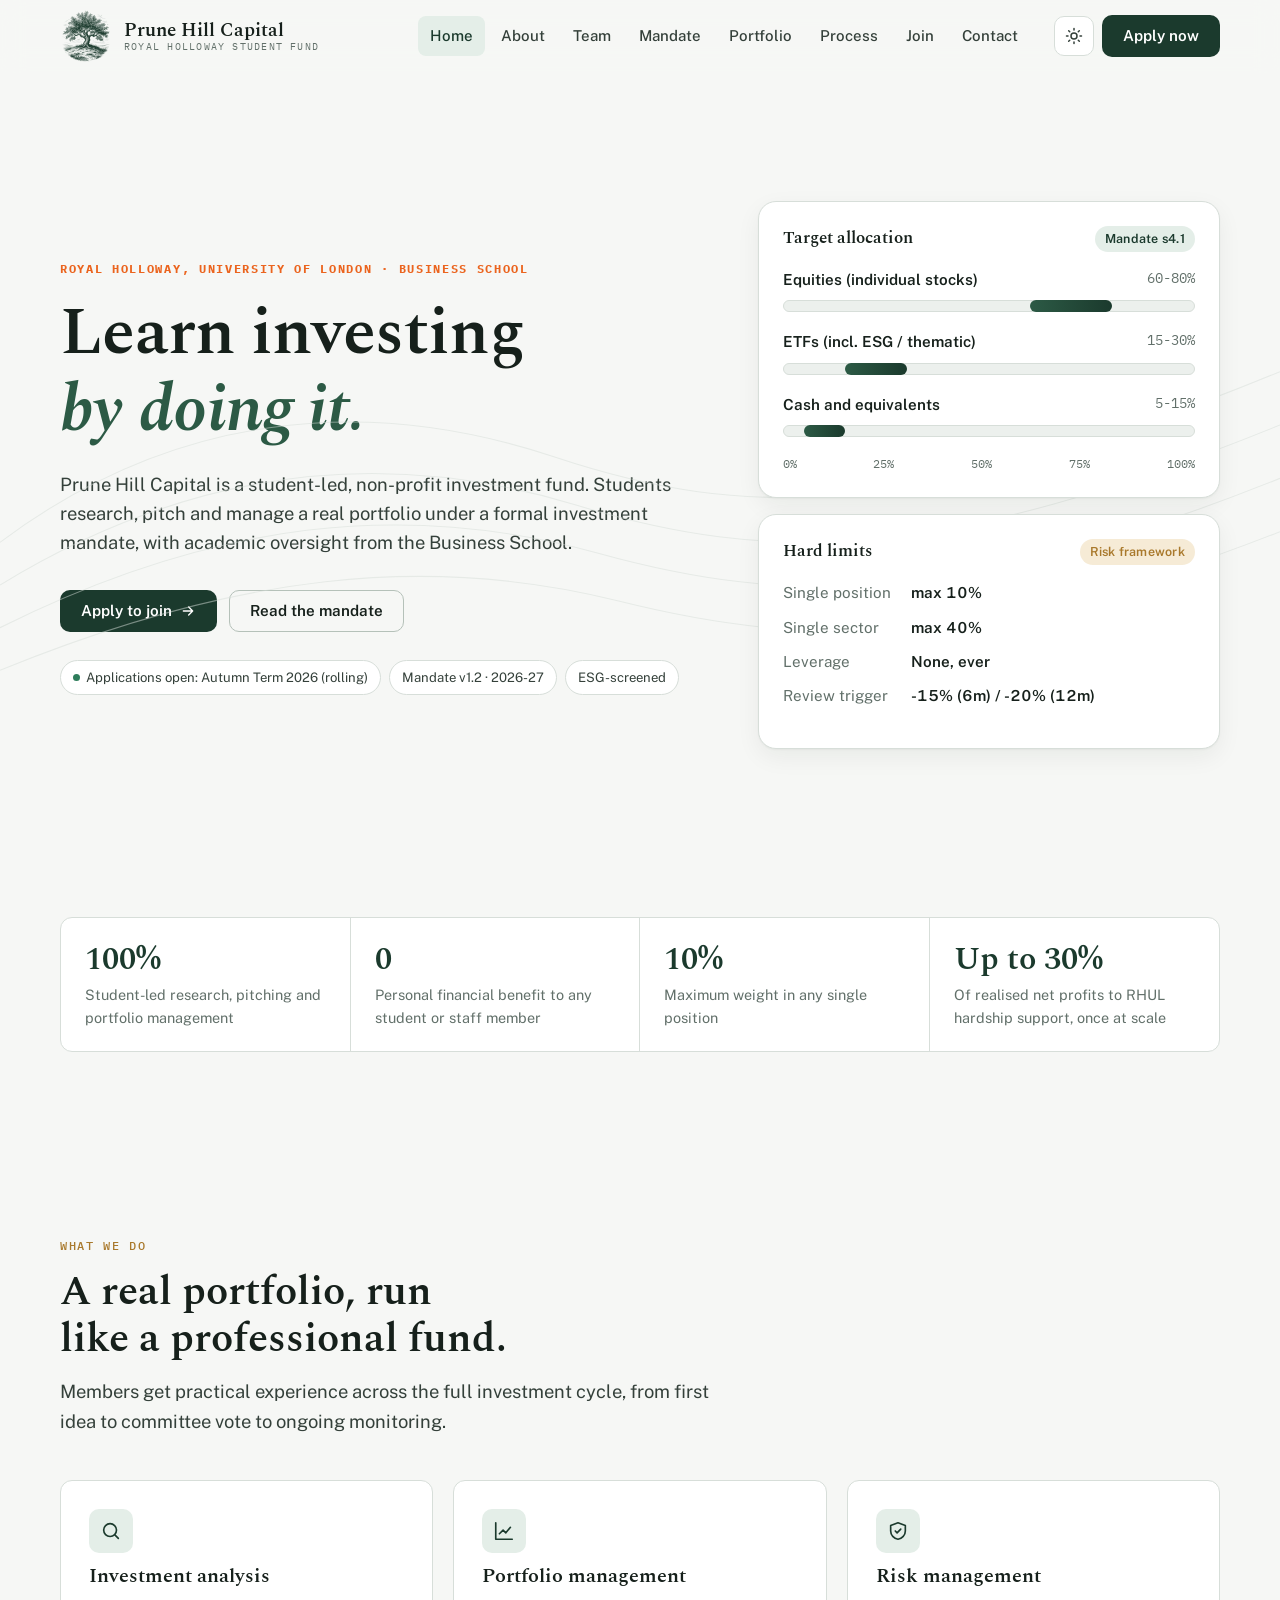
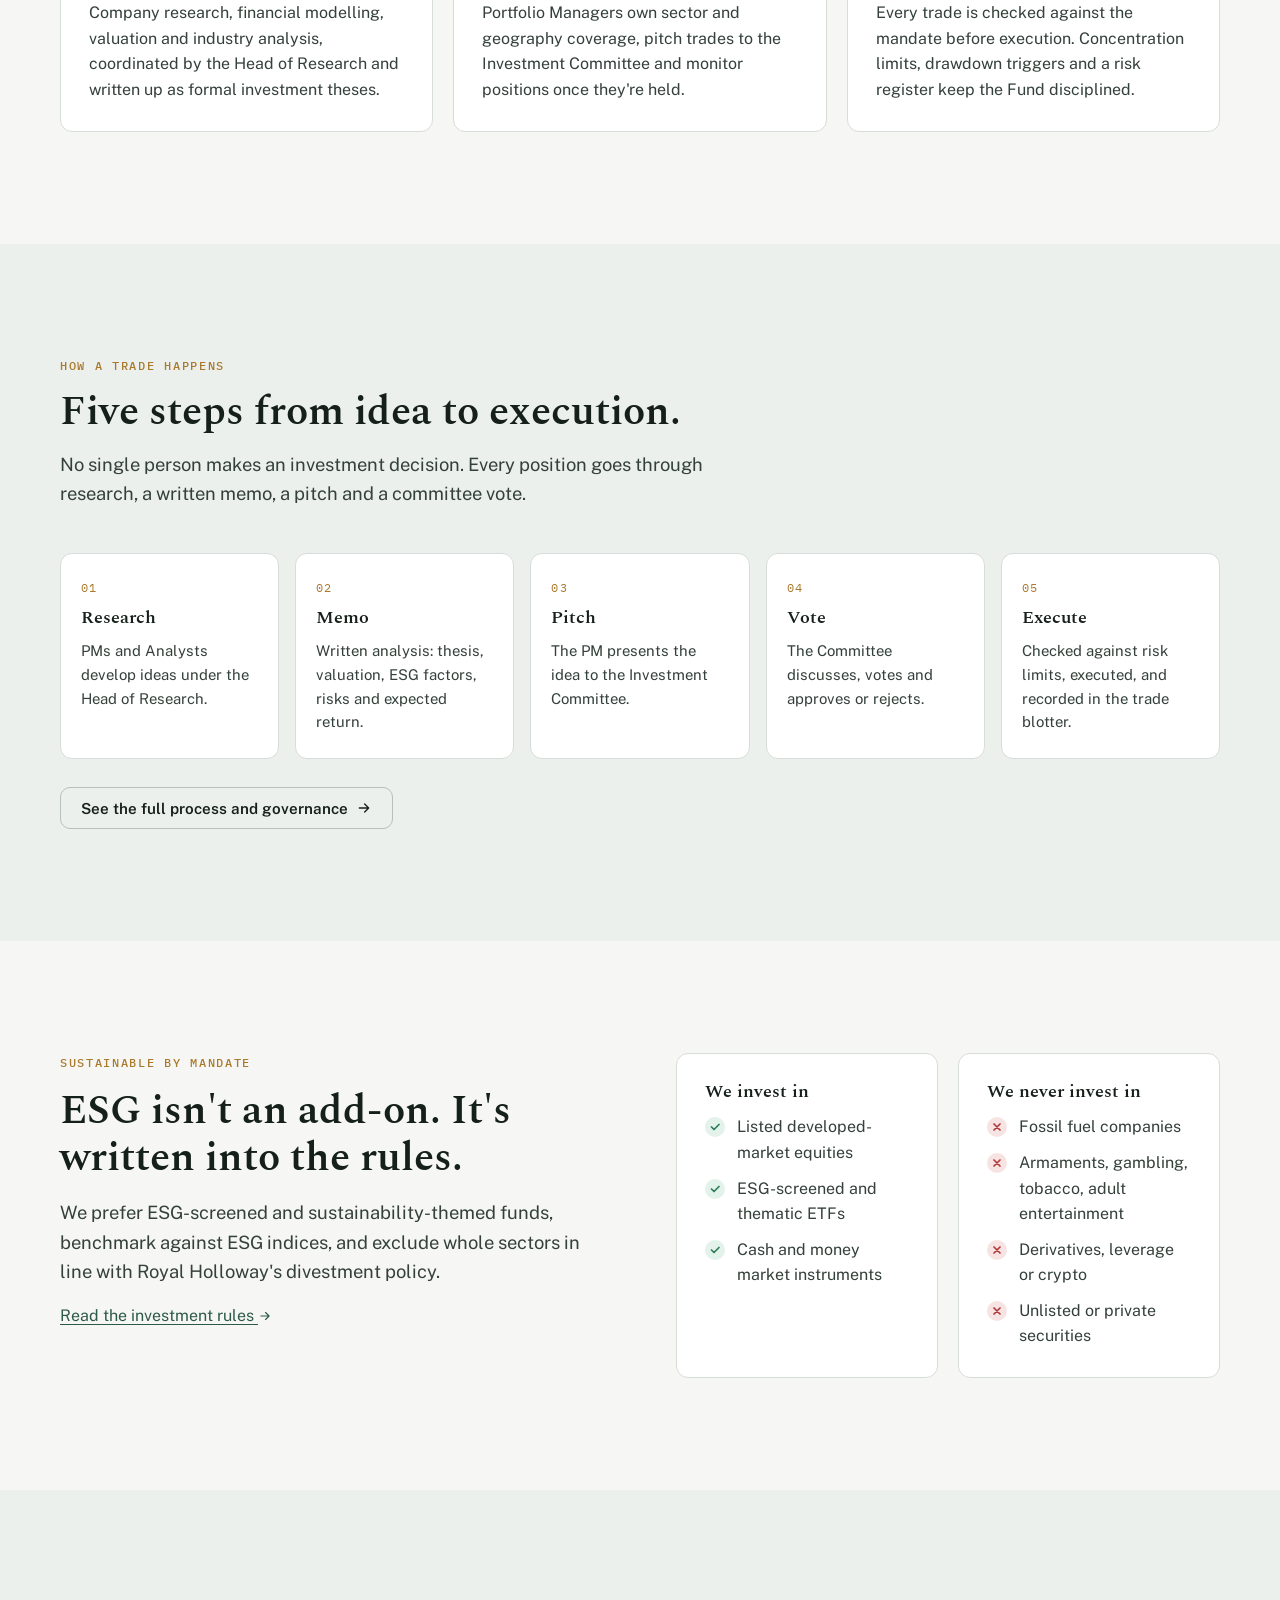
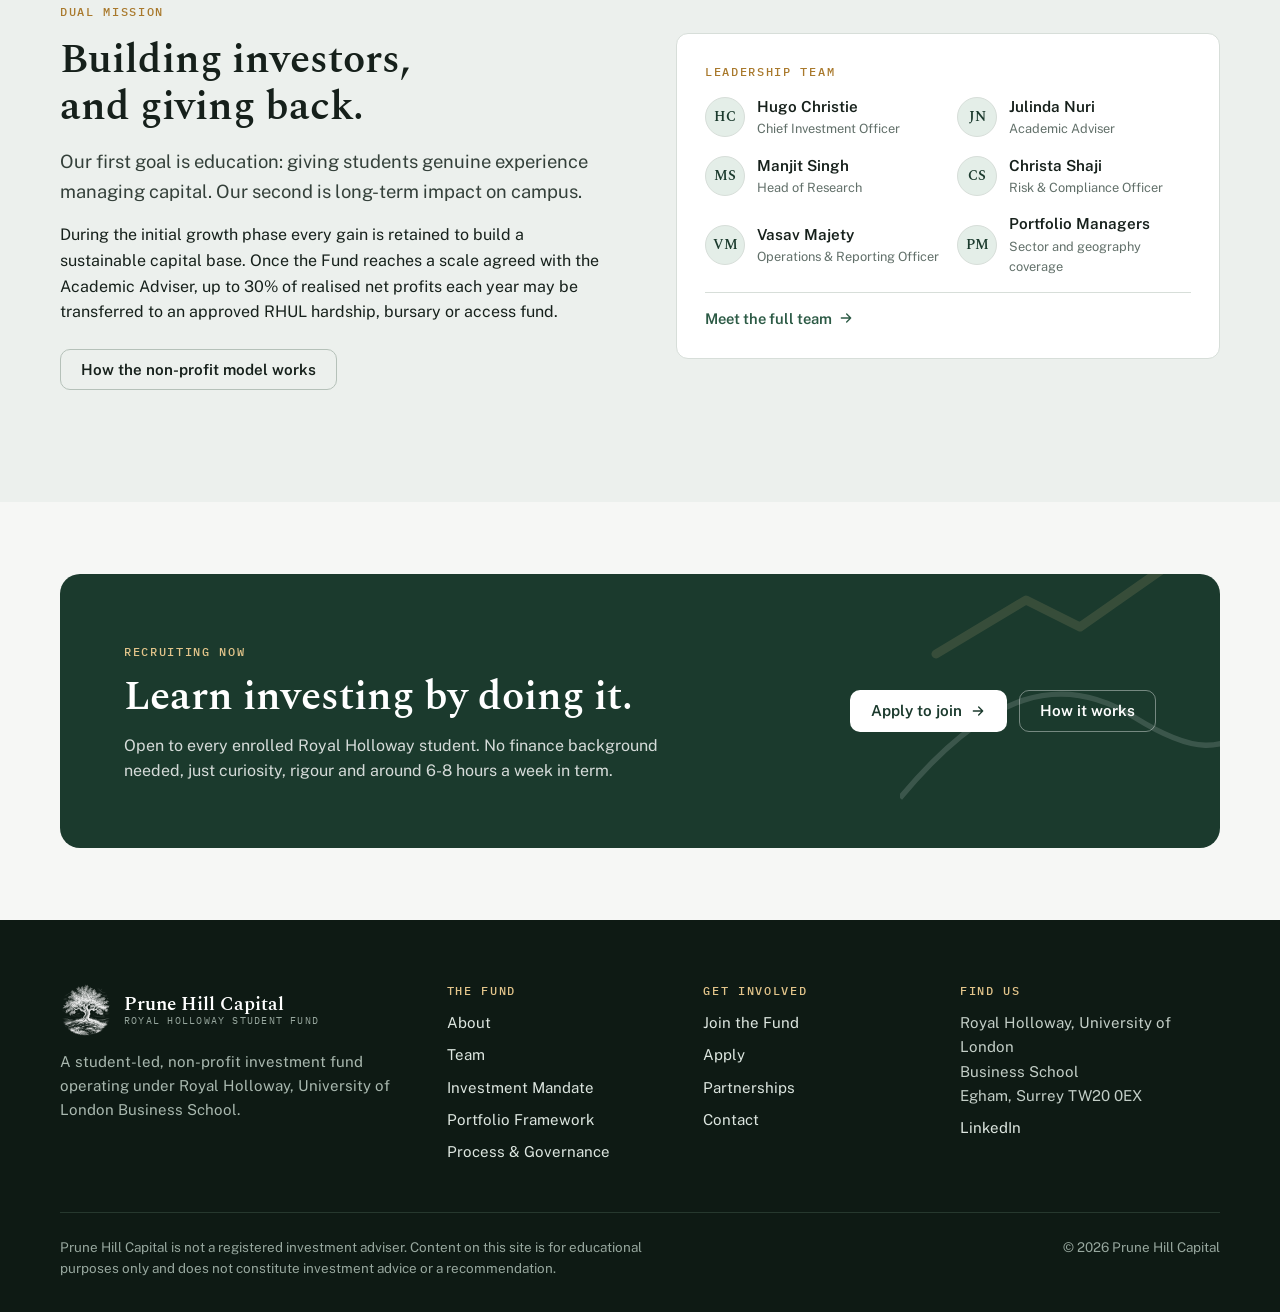
==== index.html @ 6ab1b129 "List open roles as separate bullets beside the application form Co-Authored-By: Claude Opus 5.5 <nor" ====
<!DOCTYPE html>
<html lang="en-GB" data-theme="light">
<head>
<meta charset="utf-8">
<meta name="viewport" content="width=device-width, initial-scale=1, viewport-fit=cover">
<title>Prune Hill Capital | Student Investment Fund at Royal Holloway (RHUL)</title>
<meta name="google-site-verification" content="UuntJzYePJJHAuNJm6Cah63_HnTxfnDB6dVCxA9qep4">
<meta name="description" content="Prune Hill Capital is a student-led, non-profit investment fund at Royal Holloway, University of London Business School. Learn investing by doing it.">
<meta property="og:title" content="Prune Hill Capital | Student Investment Fund at Royal Holloway (RHUL)">
<meta property="og:description" content="Prune Hill Capital is a student-led, non-profit investment fund at Royal Holloway, University of London Business School. Learn investing by doing it.">
<meta property="og:type" content="website">
<link rel="canonical" href="https://prunehillcapital.com/">
<meta property="og:url" content="https://prunehillcapital.com/">
<meta property="og:site_name" content="Prune Hill Capital">
<meta property="og:locale" content="en_GB">
<meta property="og:image" content="https://prunehillcapital.com/assets/img/og-image.png">
<meta property="og:image:width" content="1200">
<meta property="og:image:height" content="630">
<meta property="og:image:alt" content="Prune Hill Capital, Royal Holloway student investment fund: Learn investing by doing it.">
<meta name="twitter:card" content="summary_large_image">
<meta name="twitter:title" content="Prune Hill Capital | Student Investment Fund at Royal Holloway (RHUL)">
<meta name="twitter:description" content="Prune Hill Capital is a student-led, non-profit investment fund at Royal Holloway, University of London Business School. Learn investing by doing it.">
<meta name="twitter:image" content="https://prunehillcapital.com/assets/img/og-image.png">
<script type="application/ld+json">
{
  "@context": "https://schema.org",
  "@graph": [
    {
      "@type": "Organization",
      "@id": "https://prunehillcapital.com/#organization",
      "name": "Prune Hill Capital",
      "alternateName": [
        "Prune Hill",
        "PHC",
        "Prune Hill Capital RHUL"
      ],
      "url": "https://prunehillcapital.com/",
      "logo": {
        "@type": "ImageObject",
        "url": "https://prunehillcapital.com/assets/img/logo-512.png",
        "width": 512,
        "height": 512
      },
      "image": "https://prunehillcapital.com/assets/img/og-image.png",
      "description": "Prune Hill Capital is a student-led, non-profit investment fund at Royal Holloway, University of London Business School. Students research, pitch and manage a real, ESG-screened portfolio under a formal investment mandate, with academic oversight.",
      "slogan": "Learn investing by doing it.",
      "founder": {
        "@type": "Person",
        "name": "Hugo Christie",
        "jobTitle": "Chief Investment Officer"
      },
      "memberOf": {
        "@type": "CollegeOrUniversity",
        "name": "Royal Holloway, University of London",
        "url": "https://www.royalholloway.ac.uk/"
      },
      "address": {
        "@type": "PostalAddress",
        "streetAddress": "Royal Holloway, University of London, Business School",
        "addressLocality": "Egham",
        "addressRegion": "Surrey",
        "postalCode": "TW20 0EX",
        "addressCountry": "GB"
      },
      "areaServed": "GB",
      "knowsAbout": [
        "Equity research",
        "Portfolio management",
        "ESG investing",
        "Student investment funds",
        "Financial modelling"
      ],
      "sameAs": [
        "https://www.linkedin.com/company/prune-hill-capital"
      ]
    },
    {
      "@type": "WebSite",
      "@id": "https://prunehillcapital.com/#website",
      "name": "Prune Hill Capital",
      "url": "https://prunehillcapital.com/",
      "inLanguage": "en-GB",
      "publisher": {
        "@id": "https://prunehillcapital.com/#organization"
      }
    }
  ]
}
</script>
<meta name="theme-color" content="#1B3A2D">
<link rel="apple-touch-icon" href="assets/img/apple-touch-icon.png">
<link rel="icon" href="assets/img/favicon-32.png" sizes="32x32" type="image/png">
<link rel="icon" href="assets/img/favicon-96.png" sizes="96x96" type="image/png">
<link rel="preconnect" href="https://fonts.googleapis.com">
<link rel="preconnect" href="https://fonts.gstatic.com" crossorigin>
<link rel="stylesheet" href="https://fonts.googleapis.com/css2?family=Spectral:ital,wght@0,500;0,600;1,500&family=Public+Sans:wght@400;500;600;700&family=IBM+Plex+Mono:wght@500;700&display=swap">
<link rel="stylesheet" href="assets/css/styles.css?v=20261115c">
<script>
  (function () {
    var t = null;
    try { t = localStorage.getItem("phc-theme"); } catch (e) {}
    if (t !== "dark") t = "light"; // Light by default; dark only if the visitor chose it
    document.documentElement.setAttribute("data-theme", t);
  })();
</script>
</head>
<body>
<a class="skip" href="#main">Skip to content</a>
<header class="site-header">
  <div class="container nav">
    <a class="brand" href="/" aria-label="Prune Hill Capital home">
      <img class="logo" src="assets/img/logo.png" alt="" width="52" height="52">
      <span class="brand-text"><span class="brand-name">Prune Hill Capital</span><span class="brand-sub">Royal Holloway Student Fund</span></span>
    </a>
    <nav aria-label="Main">
      <ul class="nav-links" id="nav-links">
        <li><a href="/" aria-current="page">Home</a></li>
        <li><a href="/about">About</a></li>
        <li><a href="/team">Team</a></li>
        <li><a href="/mandate">Mandate</a></li>
        <li><a href="/portfolio">Portfolio</a></li>
        <li><a href="/process">Process</a></li>
        <li><a href="/programme">Join</a></li>
        <li><a href="/contact">Contact</a></li>
      </ul>
    </nav>
    <div class="nav-actions">
      <button class="icon-btn theme-btn" type="button" aria-label="Switch colour theme">
        <svg class="sun" viewBox="0 0 24 24" fill="none" stroke="currentColor" stroke-width="2" stroke-linecap="round"><circle cx="12" cy="12" r="4"/><path d="M12 2v2M12 20v2M4.9 4.9l1.4 1.4M17.7 17.7l1.4 1.4M2 12h2M20 12h2M4.9 19.1l1.4-1.4M17.7 6.3l1.4-1.4"/></svg>
        <svg class="moon" viewBox="0 0 24 24" fill="none" stroke="currentColor" stroke-width="2" stroke-linejoin="round"><path d="M20 14.5A8 8 0 019.5 4 8 8 0 1020 14.5z"/></svg>
      </button>
      <a class="btn btn-primary" href="/programme#apply">Apply now</a>
      <button class="icon-btn menu-btn" type="button" aria-label="Open menu" aria-controls="nav-links" aria-expanded="false">
        <svg viewBox="0 0 24 24" fill="none" stroke="currentColor" stroke-width="2" stroke-linecap="round"><path d="M4 7h16M4 12h16M4 17h16"/></svg>
      </button>
    </div>
  </div>
</header>
<main id="main">
<section class="hero">
  <svg class="hero-contour" viewBox="0 0 1200 600" preserveAspectRatio="none" aria-hidden="true">
    <path d="M0 520 C 200 420, 380 400, 560 450 S 900 500, 1200 380"/>
    <path d="M0 560 C 220 470, 400 450, 580 495 S 920 540, 1200 430"/>
    <path d="M0 480 C 180 370, 360 350, 540 405 S 880 460, 1200 330"/>
    <path d="M0 440 C 160 320, 340 300, 520 360 S 860 420, 1200 280"/>
  </svg>
  <div class="container hero-grid">
    <div>
      <span class="eyebrow eyebrow-rhul">Royal Holloway, University of London &middot; Business School</span>
      <h1 style="margin-top:16px">Learn investing <em>by doing it.</em></h1>
      <p class="lead">Prune Hill Capital is a student-led, non-profit investment fund. Students research, pitch and manage a real portfolio under a formal investment mandate, with academic oversight from the Business School.</p>
      <div class="btn-row">
        <a class="btn btn-primary" href="/programme#apply">Apply to join <svg viewBox="0 0 24 24" fill="none" stroke="currentColor" stroke-width="2" stroke-linecap="round" stroke-linejoin="round"><path d="M5 12h14M13 6l6 6-6 6"/></svg></a>
        <a class="btn btn-ghost" href="/mandate">Read the mandate</a>
      </div>
      <div class="hero-badges">
        <span class="badge"><span class="dot"></span><span data-recruit-label>Applications open: Autumn Term 2026 (rolling)</span></span>
        <span class="badge">Mandate v1.2 &middot; 2026-27</span>
        <span class="badge">ESG-screened</span>
      </div>
    </div>
    <div class="hero-art">
      <div class="hero-card">
        <div class="hero-card-head"><h3>Target allocation</h3><span class="pill pill-brand">Mandate s4.1</span></div>
        <div class="ranges">
          <div class="range-row">
  <div class="range-top"><strong>Equities (individual stocks)</strong><span>60-80%</span></div>
  <div class="range-track" data-min="60" data-max="80"><div class="range-fill"></div></div>
  
</div>
          <div class="range-row">
  <div class="range-top"><strong>ETFs (incl. ESG / thematic)</strong><span>15-30%</span></div>
  <div class="range-track" data-min="15" data-max="30"><div class="range-fill"></div></div>
  
</div>
          <div class="range-row">
  <div class="range-top"><strong>Cash and equivalents</strong><span>5-15%</span></div>
  <div class="range-track" data-min="5" data-max="15"><div class="range-fill"></div></div>
  
</div>
          <div class="range-scale" aria-hidden="true"><span>0%</span><span>25%</span><span>50%</span><span>75%</span><span>100%</span></div>
        </div>
      </div>
      <div class="hero-card">
        <div class="hero-card-head"><h3>Hard limits</h3><span class="pill pill-gold">Risk framework</span></div>
        <dl class="kv">
          <dt>Single position</dt><dd class="num">max 10%</dd>
          <dt>Single sector</dt><dd class="num">max 40%</dd>
          <dt>Leverage</dt><dd>None, ever</dd>
          <dt>Review trigger</dt><dd class="num">-15% (6m) / -20% (12m)</dd>
        </dl>
      </div>
    </div>
  </div>
</section>

<section class="section tight">
  <div class="container">
    <div class="stats reveal">
      <div class="stat"><span class="value">100%</span><span class="label">Student-led research, pitching and portfolio management</span></div>
      <div class="stat"><span class="value">0</span><span class="label">Personal financial benefit to any student or staff member</span></div>
      <div class="stat"><span class="value">10%</span><span class="label">Maximum weight in any single position</span></div>
      <div class="stat"><span class="value">Up to 30%</span><span class="label">Of realised net profits to RHUL hardship support, once at scale</span></div>
    </div>
  </div>
</section>

<section class="section">
  <div class="container">
    <div class="section-head">
      <span class="eyebrow">What we do</span>
      <h2>A real portfolio, run like a professional fund.</h2>
      <p class="lead">Members get practical experience across the full investment cycle, from first idea to committee vote to ongoing monitoring.</p>
    </div>
    <div class="grid grid-3">
      <div class="card reveal"><div class="icon"><svg viewBox="0 0 24 24" fill="none" stroke="currentColor" stroke-width="1.8" stroke-linecap="round"><circle cx="11" cy="11" r="7"/><path d="M20 20l-3.5-3.5"/></svg></div><h3>Investment analysis</h3><p>Company research, financial modelling, valuation and industry analysis, coordinated by the Head of Research and written up as formal investment theses.</p></div>
      <div class="card reveal"><div class="icon"><svg viewBox="0 0 24 24" fill="none" stroke="currentColor" stroke-width="1.8" stroke-linecap="round" stroke-linejoin="round"><path d="M3 3v18h18"/><path d="M7 15l4-4 3 3 5-6"/></svg></div><h3>Portfolio management</h3><p>Portfolio Managers own sector and geography coverage, pitch trades to the Investment Committee and monitor positions once they're held.</p></div>
      <div class="card reveal"><div class="icon"><svg viewBox="0 0 24 24" fill="none" stroke="currentColor" stroke-width="1.8" stroke-linejoin="round"><path d="M12 3l8 3v6c0 4.5-3.4 8.2-8 9-4.6-.8-8-4.5-8-9V6l8-3z"/><path d="M9 12l2 2 4-4" stroke-linecap="round"/></svg></div><h3>Risk management</h3><p>Every trade is checked against the mandate before execution. Concentration limits, drawdown triggers and a risk register keep the Fund disciplined.</p></div>
    </div>
  </div>
</section>

<section class="section alt">
  <div class="container">
    <div class="section-head">
      <span class="eyebrow">How a trade happens</span>
      <h2>Five steps from idea to execution.</h2>
      <p class="lead">No single person makes an investment decision. Every position goes through research, a written memo, a pitch and a committee vote.</p>
    </div>
    <div class="steps">
      <div class="step reveal"><span class="step-num">01</span><h3>Research</h3><p>PMs and Analysts develop ideas under the Head of Research.</p></div>
      <div class="step reveal"><span class="step-num">02</span><h3>Memo</h3><p>Written analysis: thesis, valuation, ESG factors, risks and expected return.</p></div>
      <div class="step reveal"><span class="step-num">03</span><h3>Pitch</h3><p>The PM presents the idea to the Investment Committee.</p></div>
      <div class="step reveal"><span class="step-num">04</span><h3>Vote</h3><p>The Committee discusses, votes and approves or rejects.</p></div>
      <div class="step reveal"><span class="step-num">05</span><h3>Execute</h3><p>Checked against risk limits, executed, and recorded in the trade blotter.</p></div>
    </div>
    <p style="margin-top:28px"><a class="btn btn-ghost" href="/process">See the full process and governance <svg viewBox="0 0 24 24" fill="none" stroke="currentColor" stroke-width="2" stroke-linecap="round" stroke-linejoin="round"><path d="M5 12h14M13 6l6 6-6 6"/></svg></a></p>
  </div>
</section>

<section class="section">
  <div class="container split top">
    <div class="stack reveal">
      <span class="eyebrow">Sustainable by mandate</span>
      <h2>ESG isn't an add-on. It's written into the rules.</h2>
      <p class="lead">We prefer ESG-screened and sustainability-themed funds, benchmark against ESG indices, and exclude whole sectors in line with Royal Holloway's divestment policy.</p>
      <p><a href="/mandate#s3">Read the investment rules <svg style="display:inline;width:14px;height:14px;vertical-align:-2px" viewBox="0 0 24 24" fill="none" stroke="currentColor" stroke-width="2" stroke-linecap="round" stroke-linejoin="round"><path d="M5 12h14M13 6l6 6-6 6"/></svg></a></p>
    </div>
    <div class="grid grid-2 reveal">
      <div class="card"><h3 style="font-size:1.1rem">We invest in</h3>
        <ul class="checklist"><li>Listed developed-market equities</li><li>ESG-screened and thematic ETFs</li><li>Cash and money market instruments</li></ul></div>
      <div class="card"><h3 style="font-size:1.1rem">We never invest in</h3>
        <ul class="crosslist"><li>Fossil fuel companies</li><li>Armaments, gambling, tobacco, adult entertainment</li><li>Derivatives, leverage or crypto</li><li>Unlisted or private securities</li></ul></div>
    </div>
  </div>
</section>

<section class="section alt">
  <div class="container split">
    <div class="stack reveal">
      <span class="eyebrow">Dual mission</span>
      <h2>Building investors, and giving back.</h2>
      <p class="lead">Our first goal is education: giving students genuine experience managing capital. Our second is long-term impact on campus.</p>
      <p>During the initial growth phase every gain is retained to build a sustainable capital base. Once the Fund reaches a scale agreed with the Academic Adviser, up to 30% of realised net profits each year may be transferred to an approved RHUL hardship, bursary or access fund.</p>
      <div class="btn-row" style="margin-top:8px"><a class="btn btn-ghost" href="/about#model">How the non-profit model works</a></div>
    </div>
    <div class="card reveal" style="gap:14px">
      <span class="eyebrow">Leadership team</span>
      <div class="mini-team">
        <div><span class="avatar sm">HC</span><span><strong>Hugo Christie</strong><small>Chief Investment Officer</small></span></div>
        <div><span class="avatar sm">JN</span><span><strong>Julinda Nuri</strong><small>Academic Adviser</small></span></div>
        <div><span class="avatar sm">MS</span><span><strong>Manjit Singh</strong><small>Head of Research</small></span></div>
        <div><span class="avatar sm">CS</span><span><strong>Christa Shaji</strong><small>Risk &amp; Compliance Officer</small></span></div>
        <div><span class="avatar sm">VM</span><span><strong>Vasav Majety</strong><small>Operations &amp; Reporting Officer</small></span></div>
        <div><span class="avatar sm">PM</span><span><strong>Portfolio Managers</strong><small>Sector and geography coverage</small></span></div>
      </div>
      <hr class="divider">
      <a class="more" href="/team" style="text-decoration:none">Meet the full team <svg style="width:16px;height:16px" viewBox="0 0 24 24" fill="none" stroke="currentColor" stroke-width="2" stroke-linecap="round" stroke-linejoin="round"><path d="M5 12h14M13 6l6 6-6 6"/></svg></a>
    </div>
  </div>
</section>

<section class="section tight">
  <div class="container">
    <div class="cta-band reveal">
      <svg class="deco" viewBox="0 0 200 200" aria-hidden="true"><path d="M0 150 C 50 90, 90 80, 130 105 S 180 120, 200 110" stroke="#fff" stroke-width="3" fill="none"/><path d="M20 70 L70 40 L100 55 L150 20" stroke="#E2C48A" stroke-width="5" fill="none" stroke-linecap="round" stroke-linejoin="round"/></svg>
      <div>
        <span class="eyebrow">Recruiting now</span>
        <h2 style="margin-top:10px">Learn investing by doing it.</h2>
        <p>Open to every enrolled Royal Holloway student. No finance background needed, just curiosity, rigour and around 6-8 hours a week in term.</p>
      </div>
      <div class="btn-row">
        <a class="btn btn-light" href="/programme#apply">Apply to join <svg viewBox="0 0 24 24" fill="none" stroke="currentColor" stroke-width="2" stroke-linecap="round" stroke-linejoin="round"><path d="M5 12h14M13 6l6 6-6 6"/></svg></a>
        <a class="btn btn-outline-light" href="/programme">How it works</a>
      </div>
    </div>
  </div>
</section>

</main>
<footer class="site-footer">
  <div class="container">
    <div class="footer-grid">
      <div class="footer-brand">
        <a class="brand" href="/">
          <img class="logo" src="assets/img/logo.png" alt="" width="52" height="52">
          <span class="brand-text"><span class="brand-name">Prune Hill Capital</span><span class="brand-sub">Royal Holloway Student Fund</span></span>
        </a>
        <p>A student-led, non-profit investment fund operating under Royal Holloway, University of London Business School.</p>
      </div>
      <div>
        <h4>The Fund</h4>
        <ul>
          <li><a href="/about">About</a></li>
          <li><a href="/team">Team</a></li>
          <li><a href="/mandate">Investment Mandate</a></li>
          <li><a href="/portfolio">Portfolio Framework</a></li>
          <li><a href="/process">Process &amp; Governance</a></li>
        </ul>
      </div>
      <div>
        <h4>Get involved</h4>
        <ul>
          <li><a href="/programme">Join the Fund</a></li>
          <li><a href="/programme#apply">Apply</a></li>
          <li><a href="/about#partnerships">Partnerships</a></li>
          <li><a href="/contact">Contact</a></li>
        </ul>
      </div>
      <div>
        <h4>Find us</h4>
        <ul>
          <li>Royal Holloway, University of London<br>Business School<br>Egham, Surrey TW20 0EX</li>
          <li><a data-linkedin href="https://www.linkedin.com/company/prune-hill-capital" target="_blank" rel="noopener">LinkedIn</a></li>
        </ul>
      </div>
    </div>
    <div class="footer-bottom">
      <p>Prune Hill Capital is not a registered investment adviser. Content on this site is for educational purposes only and does not constitute investment advice or a recommendation.</p>
      <p>&copy; <span data-year>2026</span> Prune Hill Capital</p>
    </div>
  </div>
</footer>
<button class="back-top" type="button" aria-label="Back to top"><svg viewBox="0 0 24 24" fill="none" stroke="currentColor" stroke-width="2.2" stroke-linecap="round" stroke-linejoin="round"><path d="M12 19V5M6 11l6-6 6 6"/></svg></button>
<script src="assets/js/config.js?v=20261115c"></script>
<script src="assets/js/main.js?v=20261115c"></script>
</body>
</html>
---- assets/css/styles.css ----
/* =========================================================
   Prune Hill Capital - site stylesheet
   Layout: fixed header, full-width bands, 1200px content column.
   ========================================================= */

:root {
  --bg: #F6F7F5;
  --bg-alt: #ECF0ED;
  --surface: #FFFFFF;
  --ink: #16201B;
  --ink-2: #34403A;
  --muted: #62706A;
  --line: #D7DED9;
  --line-strong: #B5C1B9;
  --brand: #1B3A2D;
  --brand-2: #2C5A45;
  --brand-soft: #E4EEE8;
  --gold: #A9792C;
  --gold-soft: #F6EBD6;
  --rhul-orange: #EB641E; /* Royal Holloway "Brick Orange" (Pantone 166C) */
  --on-brand: #FFFFFF;
  --ok: #2E7D5B;
  --ok-soft: #E3F2EA;
  --warn: #A66A00;
  --warn-soft: #FBF0D9;
  --bad: #B23A3A;
  --bad-soft: #F8E3E3;

  --f-display: "Spectral", Georgia, "Times New Roman", serif;
  --f-body: "Public Sans", system-ui, -apple-system, "Segoe UI", Roboto, sans-serif;
  --f-mono: "IBM Plex Mono", ui-monospace, Menlo, Consolas, monospace;

  --radius: 12px;
  --radius-sm: 8px;
  --shadow: 0 1px 2px rgba(16, 28, 22, .04), 0 8px 24px rgba(16, 28, 22, .06);
  --max: 1200px;
  --header-h: 72px;
}

:root[data-theme="dark"] {
  --bg: #0F1412;
  --bg-alt: #141B17;
  --surface: #18211C;
  --ink: #E9EFEB;
  --ink-2: #CBD5CF;
  --muted: #98A69E;
  --line: #26322B;
  --line-strong: #3A4A41;
  --brand: #9CC9B0;
  --brand-2: #B7DCC6;
  --brand-soft: #1C2A23;
  --gold: #D9B26A;
  --gold-soft: #2E2618;
  --on-brand: #0F1412;
  --ok: #6CC79C;
  --ok-soft: #16271F;
  --warn: #E3B04B;
  --warn-soft: #2C2414;
  --bad: #EC8A8A;
  --bad-soft: #2E1818;
  --shadow: 0 1px 2px rgba(0, 0, 0, .3), 0 8px 24px rgba(0, 0, 0, .25);
  color-scheme: dark;
}

*, *::before, *::after { box-sizing: border-box; }
html { scroll-behavior: smooth; scroll-padding-top: calc(var(--header-h) + 16px); }
body {
  margin: 0;
  background: var(--bg);
  color: var(--ink);
  font-family: var(--f-body);
  font-size: 16px;
  line-height: 1.6;
  -webkit-font-smoothing: antialiased;
}
img, svg { max-width: 100%; display: block; }
a { color: var(--brand-2); text-underline-offset: 3px; }
a:hover { color: var(--brand); }
:focus-visible { outline: 2px solid var(--gold); outline-offset: 3px; border-radius: 4px; }
::selection { background: var(--brand); color: var(--on-brand); }

h1, h2, h3, h4 { font-family: var(--f-display); font-weight: 600; line-height: 1.15; margin: 0; text-wrap: balance; color: var(--ink); }
h1 { font-size: clamp(2.4rem, 5.2vw, 4.2rem); letter-spacing: -.01em; }
h2 { font-size: clamp(1.8rem, 3.2vw, 2.6rem); }
h3 { font-size: 1.35rem; }
h4 { font-size: 1.1rem; }
p { margin: 0; }
.lead { font-size: 1.15rem; color: var(--ink-2); max-width: 62ch; }
.muted { color: var(--muted); }
.mono { font-family: var(--f-mono); }
.num { font-variant-numeric: tabular-nums; }

.eyebrow {
  font-family: var(--f-mono);
  font-size: .75rem;
  font-weight: 500;
  letter-spacing: .14em;
  text-transform: uppercase;
  color: var(--gold);
}
.eyebrow-rhul { color: var(--rhul-orange); font-weight: 700; }

.container {
  width: 100%;
  max-width: var(--max);
  margin: 0 auto;
  padding-left: max(20px, env(safe-area-inset-left, 0px));
  padding-right: max(20px, env(safe-area-inset-right, 0px));
}
.section { padding-block: clamp(64px, 9vw, 112px); }
.section.tight { padding-block: clamp(40px, 6vw, 72px); }
.section.alt { background: var(--bg-alt); }
.section-head { display: grid; gap: 14px; margin-bottom: 44px; max-width: 760px; }
.section-head.center { margin-inline: auto; text-align: center; justify-items: center; }
.stack { display: grid; gap: 16px; }

/* ---------- Skip link ---------- */
.skip { position: absolute; left: -999px; top: 8px; background: var(--brand); color: var(--on-brand); padding: 8px 14px; border-radius: 8px; z-index: 100; }
.skip:focus { left: 12px; }

/* ---------- Header ---------- */
.site-header {
  position: sticky; top: 0; z-index: 50;
  background: color-mix(in srgb, var(--bg) 88%, transparent);
  backdrop-filter: saturate(1.4) blur(12px);
  -webkit-backdrop-filter: saturate(1.4) blur(12px);
  border-bottom: 1px solid transparent;
  transition: border-color .2s, background .2s;
}
.site-header.scrolled { border-bottom-color: var(--line); }
.nav { height: var(--header-h); display: flex; align-items: center; gap: 24px; }
.brand { display: flex; align-items: center; gap: 12px; text-decoration: none; color: var(--ink); margin-right: auto; }
.brand img { width: 52px; height: 52px; flex: none; }
/* Logo: pencil tree on transparent — dark green ink; recoloured to off-white on dark theme and the dark footer */
:root[data-theme="dark"] .brand img.logo,
.footer-brand .brand img.logo { filter: brightness(0) invert(.94); }
@media (max-width: 460px) { .brand img { width: 44px; height: 44px; } }
.brand-text { display: grid; line-height: 1.1; }
.brand-name { font-family: var(--f-display); font-weight: 600; font-size: 1.2rem; }
.brand-sub { font-family: var(--f-mono); font-size: .64rem; letter-spacing: .12em; text-transform: uppercase; color: var(--muted); }
.nav-links { display: flex; align-items: center; gap: 4px; list-style: none; margin: 0; padding: 0; }
.nav-links a {
  display: block; padding: 8px 12px; border-radius: 8px;
  color: var(--ink-2); text-decoration: none; font-size: .94rem; font-weight: 500;
}
.nav-links a:hover { background: var(--brand-soft); color: var(--brand); }
.nav-links a[aria-current="page"] { color: var(--brand); background: var(--brand-soft); }
.nav-actions { display: flex; align-items: center; gap: 8px; }
.icon-btn {
  width: 40px; height: 40px; display: grid; place-items: center;
  border: 1px solid var(--line); border-radius: 10px; background: var(--surface);
  color: var(--ink-2); cursor: pointer;
}
.icon-btn:hover { border-color: var(--line-strong); color: var(--brand); }
.icon-btn svg { width: 18px; height: 18px; }
.menu-btn { display: none; }
.theme-btn .moon { display: none; }
:root[data-theme="dark"] .theme-btn .sun { display: none; }
:root[data-theme="dark"] .theme-btn .moon { display: block; }

@media (max-width: 1040px) {
  .menu-btn { display: grid; }
  .nav-links {
    position: fixed; inset: var(--header-h) 0 auto 0;
    flex-direction: column; align-items: stretch; gap: 2px;
    background: var(--bg); border-bottom: 1px solid var(--line);
    padding: 12px max(20px, env(safe-area-inset-right, 0px)) 20px max(20px, env(safe-area-inset-left, 0px));
    box-shadow: var(--shadow);
    display: none;
  }
  .nav-links.open { display: flex; }
  .nav-links a { padding: 12px 14px; font-size: 1rem; }
  .nav-actions .btn { display: none; }
}

/* ---------- Buttons ---------- */
.btn {
  display: inline-flex; align-items: center; justify-content: center; gap: 8px;
  padding: 12px 20px; border-radius: 10px; border: 1px solid transparent;
  font: 600 .95rem/1 var(--f-body); text-decoration: none; cursor: pointer;
  transition: transform .15s, background .15s, border-color .15s, color .15s;
}
.btn:active { transform: translateY(1px); }
.btn-primary { background: var(--brand); color: var(--on-brand); }
.btn-primary:hover { background: var(--brand-2); color: var(--on-brand); }
.btn-ghost { background: transparent; color: var(--ink); border-color: var(--line-strong); }
.btn-ghost:hover { border-color: var(--brand); color: var(--brand); }
.btn-light { background: #fff; color: #1B3A2D; }
.btn-light:hover { background: #E4EEE8; color: #1B3A2D; }
.btn-outline-light { border-color: rgba(255,255,255,.4); color: #fff; background: transparent; }
.btn-outline-light:hover { border-color: #fff; color: #fff; }
.btn svg { width: 16px; height: 16px; }
.btn-row { display: flex; flex-wrap: wrap; gap: 12px; }

/* ---------- Hero ---------- */
.hero { position: relative; overflow: hidden; padding-block: clamp(64px, 10vw, 128px) clamp(56px, 8vw, 96px); }
.hero-grid { display: grid; grid-template-columns: 1.15fr .85fr; gap: clamp(32px, 6vw, 72px); align-items: center; }
.hero h1 em { font-style: italic; color: var(--brand-2); }
.hero .lead { margin-top: 20px; }
.hero .btn-row { margin-top: 32px; }
.hero-badges { display: flex; flex-wrap: wrap; gap: 8px; margin-top: 28px; }
.badge {
  display: inline-flex; align-items: center; gap: 6px;
  padding: 6px 12px; border-radius: 999px; border: 1px solid var(--line);
  background: var(--surface); font-size: .82rem; color: var(--ink-2);
}
.badge .dot { width: 7px; height: 7px; border-radius: 50%; background: var(--ok); }
.hero-art { position: relative; }
.hero-card {
  background: var(--surface); border: 1px solid var(--line); border-radius: 18px;
  box-shadow: var(--shadow); padding: 24px;
}
.hero-card + .hero-card { margin-top: 16px; }
.hero-card-head { display: flex; justify-content: space-between; align-items: baseline; margin-bottom: 16px; gap: 12px; }
.hero-card-head h3 { font-size: 1.05rem; }
.hero-contour { position: absolute; inset: 0; pointer-events: none; opacity: .5; }
.hero-contour path { fill: none; stroke: var(--line); stroke-width: 1; }
@media (max-width: 900px) { .hero-grid { grid-template-columns: 1fr; } }

/* ---------- Page header (inner pages) ---------- */
.page-hero { padding-block: clamp(56px, 8vw, 96px) clamp(40px, 6vw, 64px); border-bottom: 1px solid var(--line); background: var(--bg-alt); }
.page-hero .eyebrow { display: block; margin-bottom: 14px; }
.page-hero h1 { font-size: clamp(2.2rem, 4.6vw, 3.6rem); }
.page-hero .lead { margin-top: 18px; }
.crumbs { display: flex; gap: 8px; font-size: .85rem; color: var(--muted); margin-bottom: 18px; flex-wrap: wrap; }
.crumbs a { color: var(--muted); text-decoration: none; }
.crumbs a:hover { color: var(--brand); }

/* ---------- Grids & cards ---------- */
.grid { display: grid; gap: 20px; }
.grid-2 { grid-template-columns: repeat(2, minmax(0, 1fr)); }
.grid-3 { grid-template-columns: repeat(3, minmax(0, 1fr)); }
.grid-4 { grid-template-columns: repeat(4, minmax(0, 1fr)); }
@media (max-width: 960px) { .grid-3, .grid-4 { grid-template-columns: repeat(2, minmax(0, 1fr)); } }
@media (max-width: 640px) { .grid-2, .grid-3, .grid-4 { grid-template-columns: 1fr; } }

.card {
  background: var(--surface); border: 1px solid var(--line); border-radius: var(--radius);
  padding: 28px; display: flex; flex-direction: column; gap: 12px; min-width: 0;
}
.card h3 { font-size: 1.25rem; }
.card p { color: var(--ink-2); }
.card .icon {
  width: 44px; height: 44px; border-radius: 10px; display: grid; place-items: center;
  background: var(--brand-soft); color: var(--brand);
}
.card .icon svg { width: 22px; height: 22px; }
.card-link { text-decoration: none; color: inherit; transition: border-color .15s, transform .15s, box-shadow .15s; }
.card-link:hover { border-color: var(--brand); transform: translateY(-2px); box-shadow: var(--shadow); color: inherit; }
.card .more { margin-top: auto; font-weight: 600; font-size: .92rem; color: var(--brand-2); display: inline-flex; gap: 6px; align-items: center; }

/* Stats strip */
.stats { display: grid; grid-template-columns: repeat(4, minmax(0, 1fr)); border: 1px solid var(--line); border-radius: var(--radius); background: var(--surface); overflow: hidden; }
.stat { padding: 24px 24px 22px; border-right: 1px solid var(--line); display: grid; gap: 6px; align-content: start; }
.stat:last-child { border-right: 0; }
.stat .value { font-family: var(--f-display); font-size: 2rem; font-weight: 600; color: var(--brand); line-height: 1.1; font-variant-numeric: tabular-nums; }
.stat .label { font-size: .9rem; color: var(--muted); }
@media (max-width: 860px) {
  .stats { grid-template-columns: repeat(2, minmax(0, 1fr)); }
  .stat:nth-child(2) { border-right: 0; }
  .stat:nth-child(-n+2) { border-bottom: 1px solid var(--line); }
}
@media (max-width: 460px) {
  .stats { grid-template-columns: 1fr; }
  .stat { border-right: 0; border-bottom: 1px solid var(--line); }
  .stat:last-child { border-bottom: 0; }
}

/* Split layout */
.split { display: grid; grid-template-columns: 1fr 1fr; gap: clamp(32px, 6vw, 72px); align-items: center; }
.split.top { align-items: start; }
@media (max-width: 900px) { .split { grid-template-columns: 1fr; } }

/* Check lists */
.checklist, .crosslist { list-style: none; padding: 0; margin: 0; display: grid; gap: 10px; }
.checklist li, .crosslist li { display: grid; grid-template-columns: 22px 1fr; gap: 10px; align-items: start; color: var(--ink-2); }
.checklist li::before, .crosslist li::before {
  content: ""; width: 20px; height: 20px; margin-top: 3px; border-radius: 50%;
  background-repeat: no-repeat; background-position: center; background-size: 12px;
}
.checklist li::before { background-color: var(--ok-soft); background-image: url("data:image/svg+xml,%3Csvg xmlns='http://www.w3.org/2000/svg' viewBox='0 0 24 24' fill='none' stroke='%232E7D5B' stroke-width='3.5' stroke-linecap='round' stroke-linejoin='round'%3E%3Cpath d='M5 12l5 5L20 7'/%3E%3C/svg%3E"); }
.crosslist li::before { background-color: var(--bad-soft); background-image: url("data:image/svg+xml,%3Csvg xmlns='http://www.w3.org/2000/svg' viewBox='0 0 24 24' fill='none' stroke='%23B23A3A' stroke-width='3.5' stroke-linecap='round'%3E%3Cpath d='M6 6l12 12M18 6L6 18'/%3E%3C/svg%3E"); }

/* Pills */
.pill { display: inline-flex; align-items: center; gap: 6px; padding: 3px 10px; border-radius: 999px; font-size: .78rem; font-weight: 600; letter-spacing: .02em; }
.pill-ok { background: var(--ok-soft); color: var(--ok); }
.pill-warn { background: var(--warn-soft); color: var(--warn); }
.pill-bad { background: var(--bad-soft); color: var(--bad); }
.pill-brand { background: var(--brand-soft); color: var(--brand); }
.pill-gold { background: var(--gold-soft); color: var(--gold); }

/* ---------- Range bars (allocation targets) ---------- */
.ranges { display: grid; gap: 18px; }
.range-row { display: grid; gap: 8px; }
.range-top { display: flex; justify-content: space-between; gap: 12px; font-size: .95rem; }
.range-top strong { font-weight: 600; }
.range-top span { font-family: var(--f-mono); font-size: .85rem; color: var(--muted); font-variant-numeric: tabular-nums; }
.range-track { position: relative; height: 12px; border-radius: 999px; background: var(--bg-alt); border: 1px solid var(--line); }
.range-fill { position: absolute; top: -1px; bottom: -1px; border-radius: 999px; background: linear-gradient(90deg, var(--brand-2), var(--brand)); }
.range-marker { position: absolute; top: -5px; width: 3px; height: 20px; border-radius: 2px; background: var(--gold); transform: translateX(-50%); transition: left .25s; }
.range-scale { display: flex; justify-content: space-between; font-family: var(--f-mono); font-size: .72rem; color: var(--muted); }

/* ---------- Process steps ---------- */
.steps { display: grid; grid-template-columns: repeat(5, minmax(0, 1fr)); gap: 16px; counter-reset: step; position: relative; }
.step { position: relative; background: var(--surface); border: 1px solid var(--line); border-radius: var(--radius); padding: 24px 20px; display: grid; gap: 10px; align-content: start; }
.step-num { font-family: var(--f-mono); font-size: .78rem; color: var(--gold); letter-spacing: .1em; }
.step h3 { font-size: 1.15rem; }
.step p { font-size: .93rem; color: var(--ink-2); }
.step .who { font-size: .8rem; color: var(--muted); border-top: 1px dashed var(--line); padding-top: 10px; margin-top: 4px; }
@media (max-width: 1040px) { .steps { grid-template-columns: repeat(2, minmax(0, 1fr)); } }
@media (max-width: 560px) { .steps { grid-template-columns: 1fr; } }

/* Timeline */
.timeline { list-style: none; margin: 0; padding: 0; display: grid; gap: 0; position: relative; }
.timeline li { display: grid; grid-template-columns: 140px 24px 1fr; gap: 16px; padding-bottom: 32px; }
.timeline li:last-child { padding-bottom: 0; }
.tl-label { font-family: var(--f-mono); font-size: .8rem; letter-spacing: .08em; text-transform: uppercase; color: var(--gold); padding-top: 3px; text-align: right; }
.tl-dot { position: relative; display: flex; justify-content: center; }
.tl-dot::before { content: ""; width: 12px; height: 12px; border-radius: 50%; background: var(--brand); margin-top: 6px; box-shadow: 0 0 0 4px var(--brand-soft); position: relative; z-index: 1; }
.tl-dot::after { content: ""; position: absolute; top: 18px; bottom: -38px; width: 2px; background: var(--line); }
.timeline li:last-child .tl-dot::after { display: none; }
.tl-body h3 { font-size: 1.2rem; margin-bottom: 6px; }
.tl-body p { color: var(--ink-2); }
@media (max-width: 640px) {
  .timeline li { grid-template-columns: 24px 1fr; }
  .tl-label { grid-column: 2; text-align: left; order: -1; }
  .tl-dot { grid-row: 1 / span 2; grid-column: 1; }
}

/* ---------- Tables ---------- */
.table-wrap { overflow-x: auto; border: 1px solid var(--line); border-radius: var(--radius); background: var(--surface); }
table { width: 100%; border-collapse: collapse; font-size: .95rem; }
th, td { text-align: left; vertical-align: top; padding: 14px 18px; border-bottom: 1px solid var(--line); }
tr:last-child td { border-bottom: 0; }
th { font-family: var(--f-mono); font-weight: 500; font-size: .74rem; letter-spacing: .1em; text-transform: uppercase; color: var(--muted); background: var(--bg-alt); }
td.n, th.n { font-variant-numeric: tabular-nums; white-space: nowrap; }
td strong { font-weight: 600; }

/* ---------- Org chart ---------- */
.org-scroll { overflow-x: auto; border: 1px solid var(--line); border-radius: var(--radius); background: var(--surface); }
.org { width: max-content; min-width: 100%; padding: 40px 28px 44px; display: flex; flex-direction: column; align-items: center; }
.ocard { box-sizing: border-box; width: 160px; padding: 12px 14px 13px; border: 1px solid var(--line-strong); border-radius: 10px; background: var(--surface); display: grid; gap: 3px; text-align: left; }
.ocard.w { width: 220px; }
.ocard .r { font-family: var(--f-mono); font-size: .66rem; letter-spacing: .08em; text-transform: uppercase; color: var(--muted); line-height: 1.35; }
.ocard .n { font-family: var(--f-display); font-weight: 600; font-size: 1.05rem; line-height: 1.2; }
.ocard .d { font-size: .76rem; color: var(--muted); line-height: 1.4; }
.ocard.lead { background: var(--brand); border-color: var(--brand); color: var(--on-brand); }
.ocard.lead .n { color: var(--on-brand); }
.ocard.lead .r, .ocard.lead .d { color: var(--on-brand); opacity: .8; }
.ocard.head { background: var(--brand-soft); border-color: var(--brand); }
.ocard.dash { border-style: dashed; background: transparent; }
.ocard.analysts { width: 100%; max-width: 560px; text-align: center; justify-items: center; }
.ovdash { width: 0; height: 30px; border-left: 1.5px dashed var(--line-strong); }
.ovdash.s { height: 22px; }
.opeer { position: relative; }
.oside { position: absolute; top: 50%; transform: translateY(-50%); display: flex; align-items: center; }
.oside.l { right: 100%; }
.oside.r { left: 100%; }
.olink { width: 84px; border-top: 1.5px solid var(--line-strong); position: relative; }
.olink.dash { border-top-style: dashed; }
.olink b { position: absolute; left: 50%; top: -20px; transform: translateX(-50%); font-family: var(--f-mono); font-weight: 500; font-size: .6rem; letter-spacing: .08em; text-transform: uppercase; color: var(--muted); white-space: nowrap; }
.ocomm { width: 240px; }
.ocomm .members { display: grid; gap: 1px; font-size: .8rem; color: var(--muted); margin-top: 4px; }
.otree, .otree ul { margin: 0; padding: 0; }
.otree ul { display: flex; justify-content: center; padding-top: 26px; position: relative; }
.otree li { list-style: none; position: relative; padding: 26px 6px 0; display: flex; flex-direction: column; align-items: center; }
.otree li::before, .otree li::after { content: ""; position: absolute; top: 0; right: 50%; width: 50%; height: 26px; border-top: 1.5px solid var(--line-strong); }
.otree li::after { right: auto; left: 50%; border-left: 1.5px solid var(--line-strong); }
.otree li:first-child::before, .otree li:last-child::after { border: 0; }
.otree li:last-child::before { border-right: 1.5px solid var(--line-strong); border-radius: 0 8px 0 0; }
.otree li:first-child::after { border-radius: 8px 0 0 0; }
.otree li:only-child { padding-top: 0; }
.otree li:only-child::before, .otree li:only-child::after { display: none; }
.otree ul ul::before { content: ""; position: absolute; top: 0; left: 50%; height: 26px; border-left: 1.5px solid var(--line-strong); }
.otree > li { padding-top: 0; }
.otree .officers > li { padding-inline: 8px; }
.org-legend { display: flex; gap: 20px; flex-wrap: wrap; font-size: .85rem; color: var(--muted); margin-top: 14px; }
.org-legend span { display: inline-flex; align-items: center; gap: 8px; }
.org-legend i { width: 28px; border-top: 1.5px solid var(--line-strong); }
.org-legend i.dash { border-top-style: dashed; }
.scroll-hint { display: none; font-size: .85rem; color: var(--muted); margin-top: 10px; }
.scroll-hint.show { display: block; }
html:not(.js) .scroll-hint { display: block; }

/* People */
.person { display: grid; grid-template-columns: 56px 1fr; gap: 16px; align-items: start; }
.avatar {
  width: 56px; height: 56px; border-radius: 50%; display: grid; place-items: center;
  font-family: var(--f-display); font-weight: 600; font-size: 1.15rem;
  background: var(--brand-soft); color: var(--brand); border: 1px solid var(--line);
}
.avatar.lead { background: var(--brand); color: var(--on-brand); }
.avatar.open { background: transparent; border-style: dashed; color: var(--muted); }
.person .role { font-family: var(--f-mono); font-size: .72rem; letter-spacing: .1em; text-transform: uppercase; color: var(--gold); }
.person h3 { font-size: 1.25rem; margin: 2px 0 8px; }
.person p { font-size: .95rem; color: var(--ink-2); }
.person ul { margin: 10px 0 0; padding-left: 18px; color: var(--ink-2); font-size: .93rem; display: grid; gap: 4px; }

/* ---------- Doc layout (mandate) ---------- */
.doc { display: grid; grid-template-columns: 250px minmax(0, 1fr); gap: 56px; align-items: start; }
.toc { position: sticky; top: calc(var(--header-h) + 24px); display: grid; gap: 4px; font-size: .9rem; }
.toc .eyebrow { margin-bottom: 8px; }
.toc a { color: var(--muted); text-decoration: none; padding: 6px 12px; border-left: 2px solid var(--line); }
.toc a:hover { color: var(--brand); }
.toc a.active { color: var(--brand); border-left-color: var(--brand); font-weight: 600; }
.toc .btn { margin-top: 16px; }
.doc-body { display: grid; gap: 56px; max-width: 820px; }
.doc-sec { display: grid; gap: 18px; }
.doc-sec h2 { font-size: 1.8rem; display: flex; gap: 14px; align-items: baseline; }
.doc-sec h2 .secno { font-family: var(--f-mono); font-size: .95rem; color: var(--gold); font-weight: 500; }
.doc-sec h3 { font-size: 1.2rem; margin-top: 8px; }
.doc-sec p, .doc-sec li { color: var(--ink-2); }
.doc-sec ul { margin: 0; padding-left: 20px; display: grid; gap: 8px; }
.callout { border: 1px solid var(--line); border-left: 3px solid var(--gold); background: var(--gold-soft); padding: 16px 20px; border-radius: 0 var(--radius-sm) var(--radius-sm) 0; color: var(--ink-2); }
.callout strong { color: var(--ink); }
@media (max-width: 960px) {
  .doc { grid-template-columns: 1fr; gap: 32px; }
  .toc { position: static; grid-template-columns: repeat(2, minmax(0, 1fr)); }
  .toc .eyebrow, .toc .btn { grid-column: 1 / -1; }
}

/* ---------- Tools ---------- */
.tabs { display: inline-flex; gap: 4px; padding: 4px; background: var(--bg-alt); border: 1px solid var(--line); border-radius: 12px; margin-bottom: 24px; flex-wrap: wrap; }
.tab { border: 0; background: transparent; padding: 10px 16px; border-radius: 9px; font: 600 .92rem var(--f-body); color: var(--muted); cursor: pointer; }
.tab[aria-selected="true"] { background: var(--surface); color: var(--brand); box-shadow: 0 1px 3px rgba(0,0,0,.08); }
.tool { display: grid; grid-template-columns: minmax(0, 1fr) minmax(0, 1fr); gap: 24px; align-items: start; }
@media (max-width: 900px) { .tool { grid-template-columns: 1fr; } }
.panel { background: var(--surface); border: 1px solid var(--line); border-radius: var(--radius); padding: 28px; display: grid; gap: 18px; min-width: 0; }
.panel h3 { font-size: 1.2rem; }
.results { display: grid; gap: 10px; }
.result { display: grid; grid-template-columns: auto 1fr; gap: 12px; align-items: start; padding: 12px 14px; border-radius: 10px; border: 1px solid var(--line); }
.result.ok { background: var(--ok-soft); border-color: transparent; }
.result.warn { background: var(--warn-soft); border-color: transparent; }
.result.bad { background: var(--bad-soft); border-color: transparent; }
.result .ref { font-family: var(--f-mono); font-size: .72rem; color: var(--muted); }
.result p { font-size: .92rem; color: var(--ink-2); }
.verdict { display: flex; align-items: center; gap: 12px; padding: 16px 18px; border-radius: 12px; font-weight: 600; }
.verdict.ok { background: var(--ok); color: #fff; }
.verdict.warn { background: var(--warn); color: #fff; }
.verdict.bad { background: var(--bad); color: #fff; }
:root[data-theme="dark"] .verdict { color: #121014; }
.slider-row { display: grid; grid-template-columns: 1fr auto; gap: 6px 12px; align-items: center; }
.slider-row label { font-weight: 600; font-size: .95rem; }
.slider-row output { font-family: var(--f-mono); font-variant-numeric: tabular-nums; font-size: .9rem; min-width: 52px; text-align: right; }
.slider-row input[type="range"] { grid-column: 1 / -1; width: 100%; accent-color: var(--brand); }
.slider-row .hint { grid-column: 1 / -1; font-size: .8rem; color: var(--muted); }
.total-line { display: flex; justify-content: space-between; padding-top: 12px; border-top: 1px dashed var(--line); font-weight: 600; }

/* ---------- Forms ---------- */
.form { display: grid; gap: 18px; }
.form-row { display: grid; grid-template-columns: 1fr 1fr; gap: 18px; }
@media (max-width: 640px) { .form-row { grid-template-columns: 1fr; } }
.field { display: grid; gap: 6px; min-width: 0; }
.field label { font-weight: 600; font-size: .92rem; }
.field .req { color: var(--bad); }
.field .help { font-size: .82rem; color: var(--muted); }
.field .err { font-size: .82rem; color: var(--bad); display: none; }
.field.invalid .err { display: block; }
.field.invalid input, .field.invalid select, .field.invalid textarea { border-color: var(--bad); }
input, select, textarea {
  width: 100%; font: 400 1rem var(--f-body); color: var(--ink);
  background: var(--surface); border: 1px solid var(--line-strong); border-radius: 10px;
  padding: 12px 14px; transition: border-color .15s, box-shadow .15s;
}
input[type="range"] { padding: 0; border: 0; background: transparent; }
input[type="checkbox"] { width: 18px; height: 18px; accent-color: var(--brand); padding: 0; }
textarea { min-height: 130px; resize: vertical; }
input:focus, select:focus, textarea:focus { outline: none; border-color: var(--brand); box-shadow: 0 0 0 3px var(--brand-soft); }
input[type="file"] { padding: 8px; cursor: pointer; color: var(--muted); font-size: .92rem; }
input[type="file"]::file-selector-button {
  font: 600 .88rem var(--f-body); color: var(--on-brand); background: var(--brand);
  border: 0; border-radius: var(--radius-sm); padding: 8px 14px; margin-right: 12px; cursor: pointer; transition: background .15s;
}
input[type="file"]:hover::file-selector-button { background: var(--brand-2); }
.hp { position: absolute; left: -10000px; width: 1px; height: 1px; overflow: hidden; }
.check { display: grid; grid-template-columns: 18px 1fr; gap: 10px; align-items: start; font-size: .92rem; color: var(--ink-2); }
.form-status { padding: 14px 16px; border-radius: 10px; font-size: .95rem; }
.form-status.ok { background: var(--ok-soft); color: var(--ok); }
.form-status.info { background: var(--warn-soft); color: var(--warn); }
.form-status.bad { background: var(--bad-soft); color: var(--bad); }
.counter { font-family: var(--f-mono); font-size: .75rem; color: var(--muted); justify-self: end; }

/* ---------- FAQ ---------- */
.faq { display: grid; gap: 10px; }
.faq details { background: var(--surface); border: 1px solid var(--line); border-radius: var(--radius); padding: 0 22px; }
.faq summary { list-style: none; cursor: pointer; padding: 18px 0; font-weight: 600; display: flex; justify-content: space-between; gap: 16px; align-items: center; }
.faq summary::-webkit-details-marker { display: none; }
.faq summary::after { content: "+"; font-family: var(--f-mono); font-size: 1.3rem; color: var(--brand); line-height: 1; transition: transform .2s; }
.faq details[open] summary::after { transform: rotate(45deg); }
.faq details > div { padding: 0 0 20px; color: var(--ink-2); display: grid; gap: 10px; }

/* ---------- CTA band ---------- */
.cta-band { background: #1B3A2D; color: #fff; border-radius: 20px; padding: clamp(36px, 6vw, 64px); display: grid; grid-template-columns: 1.4fr auto; gap: 32px; align-items: center; position: relative; overflow: hidden; }
.cta-band h2 { color: #fff; }
.cta-band p { color: rgba(255,255,255,.82); margin-top: 12px; max-width: 56ch; }
.cta-band .eyebrow { color: #E2C48A; }
.cta-band svg.deco { position: absolute; right: -40px; bottom: -40px; width: 360px; opacity: .14; pointer-events: none; }
@media (max-width: 800px) { .cta-band { grid-template-columns: 1fr; } }

/* ---------- Footer ---------- */
.site-footer { background: #0E1A14; color: #C3CEC7; padding-block: 64px 32px; margin-top: 0; }
.site-footer a { color: #DDE6E0; text-decoration: none; }
.site-footer a:hover { color: #fff; text-decoration: underline; }
.footer-grid { display: grid; grid-template-columns: 1.6fr 1fr 1fr 1.2fr; gap: 40px; }
.footer-grid h4 { font-family: var(--f-mono); font-size: .74rem; font-weight: 500; letter-spacing: .14em; text-transform: uppercase; color: #E2C48A; margin-bottom: 14px; }
.footer-grid ul { list-style: none; margin: 0; padding: 0; display: grid; gap: 8px; font-size: .94rem; }
.footer-brand p { margin-top: 14px; font-size: .94rem; max-width: 40ch; color: #A9B8AF; }
.footer-brand .brand { color: #fff; }
.footer-brand .brand-sub { color: #97A79E; }
.footer-bottom { margin-top: 48px; padding-top: 24px; border-top: 1px solid #26382E; display: flex; flex-wrap: wrap; justify-content: space-between; gap: 16px; font-size: .84rem; color: #97A79E; }
.footer-bottom p { max-width: 80ch; }
@media (max-width: 900px) { .footer-grid { grid-template-columns: 1fr 1fr; } }
@media (max-width: 520px) { .footer-grid { grid-template-columns: 1fr; } }

/* ---------- Misc ---------- */
.divider { height: 1px; background: var(--line); border: 0; margin: 0; }
.kv { display: grid; grid-template-columns: auto 1fr; gap: 10px 20px; font-size: .95rem; }
.kv dt { color: var(--muted); }
.kv dd { margin: 0; font-weight: 600; }
.note { font-size: .85rem; color: var(--muted); }
.reveal { transition: opacity .6s ease, transform .6s ease; }
.js .reveal.pending { opacity: 0; transform: translateY(14px); }
.back-top {
  position: fixed; right: max(20px, env(safe-area-inset-right, 0px)); bottom: max(20px, env(safe-area-inset-bottom, 0px));
  width: 44px; height: 44px; border-radius: 50%; background: var(--brand); color: var(--on-brand);
  border: 0; display: grid; place-items: center; cursor: pointer; box-shadow: var(--shadow);
  opacity: 0; pointer-events: none; transition: opacity .2s; z-index: 40;
}
.back-top.show { opacity: 1; pointer-events: auto; }
.back-top svg { width: 18px; height: 18px; }
.calendar { display: grid; grid-template-columns: repeat(3, minmax(0, 1fr)); gap: 16px; }
@media (max-width: 760px) { .calendar { grid-template-columns: 1fr; } }
.cal-item { border: 1px solid var(--line); border-radius: var(--radius); padding: 22px; background: var(--surface); display: grid; gap: 8px; }
.cal-item .freq { font-family: var(--f-display); font-size: 1.5rem; font-weight: 600; color: var(--brand); }

@media (prefers-reduced-motion: reduce) {
  html { scroll-behavior: auto; }
  *, *::before, *::after { transition: none !important; animation: none !important; }
  .js .reveal.pending { opacity: 1; transform: none; }
}

@media print {
  .site-header, .site-footer, .back-top, .cta-band { display: none !important; }
  body { background: #fff; }
}

.card > .pill { align-self: flex-start; }

/* Compact team list (home) */
.mini-team { display: grid; grid-template-columns: repeat(2, minmax(0, 1fr)); gap: 14px 18px; }
.mini-team > div { display: grid; grid-template-columns: 40px 1fr; gap: 12px; align-items: center; min-width: 0; }
.mini-team strong { display: block; font-weight: 600; font-size: .95rem; }
.mini-team small { display: block; font-size: .8rem; color: var(--muted); }
.avatar.sm { width: 40px; height: 40px; font-size: .9rem; }
@media (max-width: 460px) { .mini-team { grid-template-columns: 1fr; } }

/* Horizontal FAQ */
.faq-head { display: flex; justify-content: space-between; align-items: end; gap: 20px; margin-bottom: 28px; flex-wrap: wrap; }
.faq-nav { display: flex; gap: 8px; }
.faq-track {
  display: grid; grid-auto-flow: column; grid-auto-columns: minmax(280px, calc((100% - 40px) / 3));
  gap: 20px; overflow-x: auto; scroll-snap-type: x mandatory; scroll-behavior: smooth;
  padding-bottom: 14px; scrollbar-width: thin; scrollbar-color: var(--line-strong) transparent;
}
.faq-track:focus-visible { outline-offset: 6px; }
.faq-card {
  scroll-snap-align: start; background: var(--surface); border: 1px solid var(--line);
  border-radius: var(--radius); padding: 24px; display: flex; flex-direction: column; gap: 10px; min-width: 0;
}
.faq-card h3 { font-size: 1.15rem; }
.faq-card p { color: var(--ink-2); font-size: .95rem; }
.faq-no { font-family: var(--f-mono); font-size: .75rem; letter-spacing: .1em; color: var(--gold); }
@media (max-width: 900px) { .faq-track { grid-auto-columns: minmax(260px, 70%); } }
@media (max-width: 520px) { .faq-track { grid-auto-columns: 85%; } }
.icon-btn:disabled { opacity: .4; cursor: default; }

/* ---------- Fixes ---------- */
/* Components that set display (e.g. .card) must still honour the hidden attribute. */
[hidden] { display: none !important; }

/* Org chart: compact the officer and PM rows so the full chart fits a laptop-width container. */
.org { padding-inline: 16px; }
.otree .officers > li { padding-inline: 6px; }
.otree .officers > li > .ocard.w { width: 180px; }
.otree .officers ul > li { padding-inline: 4px; }
.otree .officers ul .ocard { width: 132px; padding-inline: 12px; }
.otree .officers ul .ocard.ogroup { width: 560px; padding: 13px 16px 15px; }
.pm-names { display: grid; grid-template-columns: repeat(4, minmax(0, 1fr)); gap: 6px 16px; margin-top: 6px; font-family: var(--f-display); font-weight: 600; font-size: .98rem; line-height: 1.25; }

/* Roles list beside the application form */
.kv-roles { list-style: none; margin: 0; padding: 0; display: grid; gap: 8px; width: max-content; max-width: 100%; }
.kv-roles li { position: relative; padding-left: 16px; }
.kv-roles li + li { padding-top: 8px; border-top: 1px solid var(--line); }
.kv-roles li::before { content: ""; position: absolute; left: 0; top: .6em; width: 6px; height: 6px; border-radius: 50%; background: var(--brand-2); }
.kv-roles li + li::before { top: calc(.6em + 8px); }
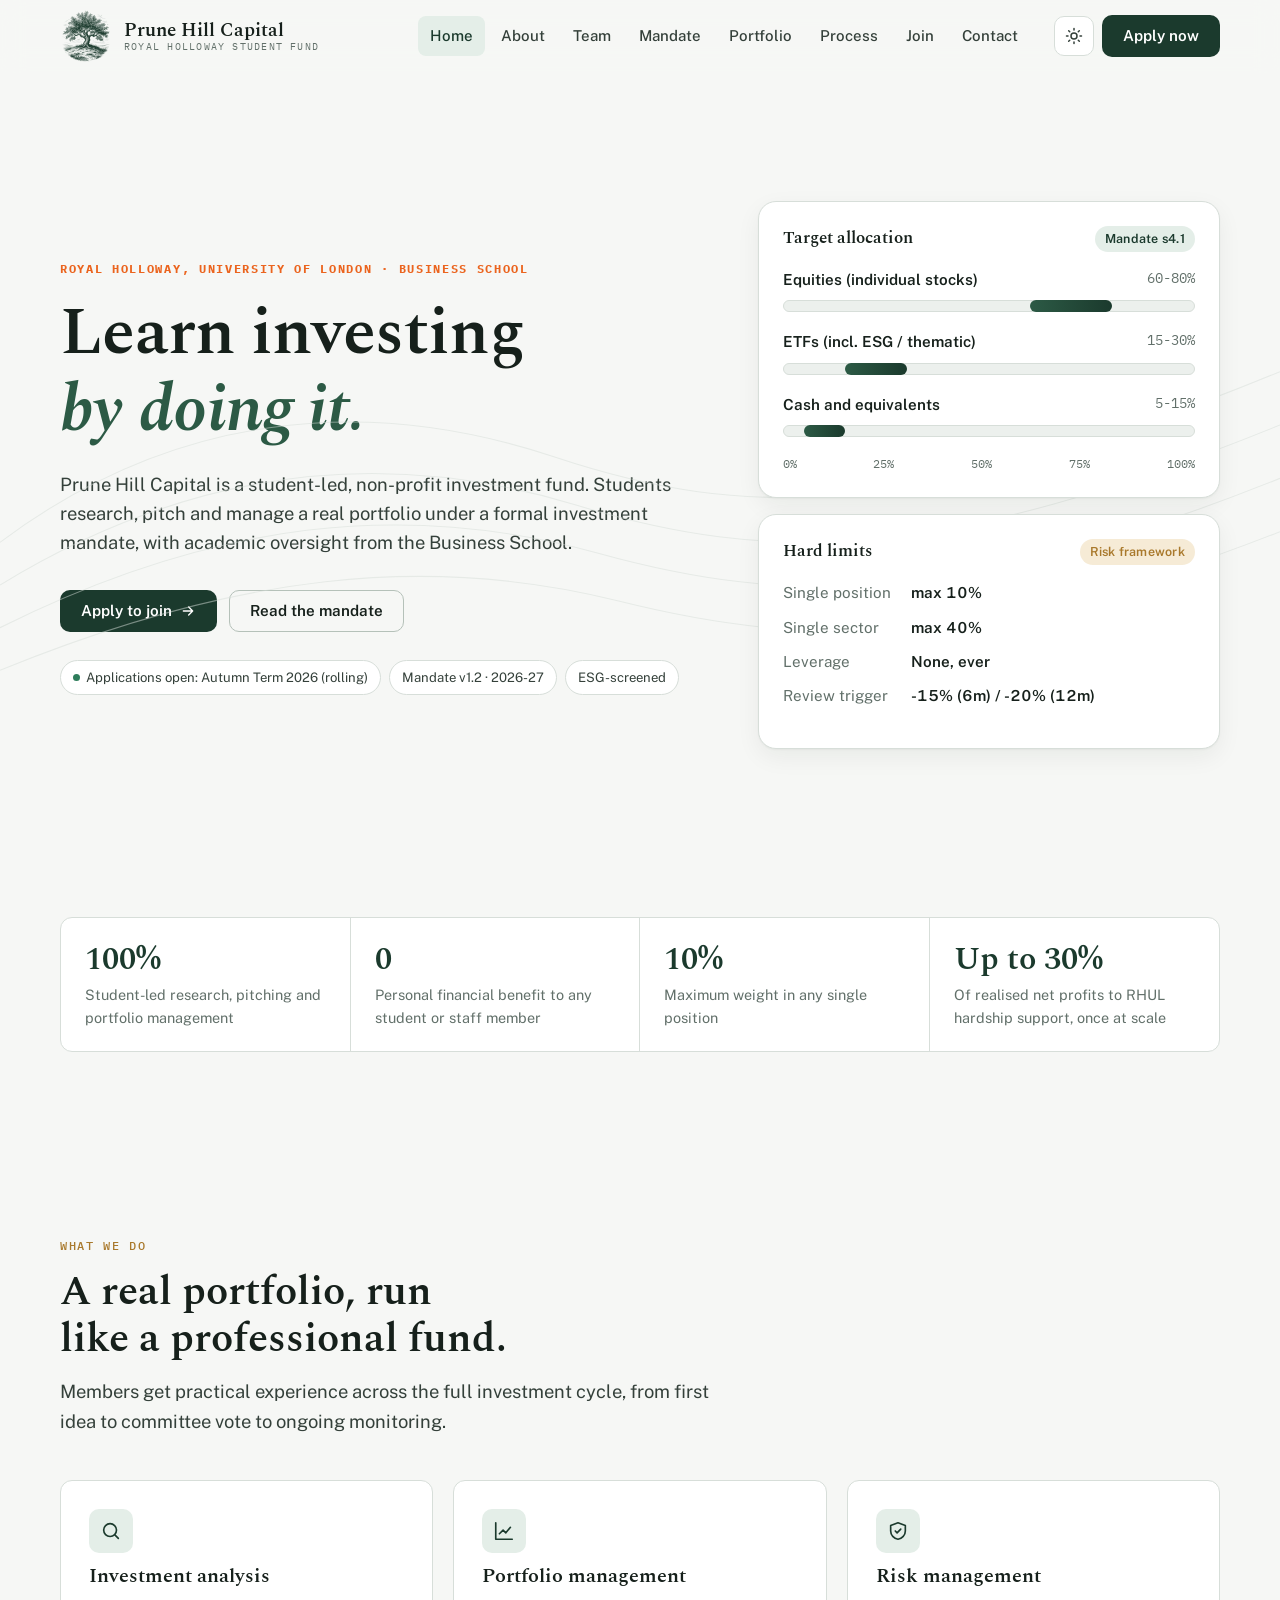
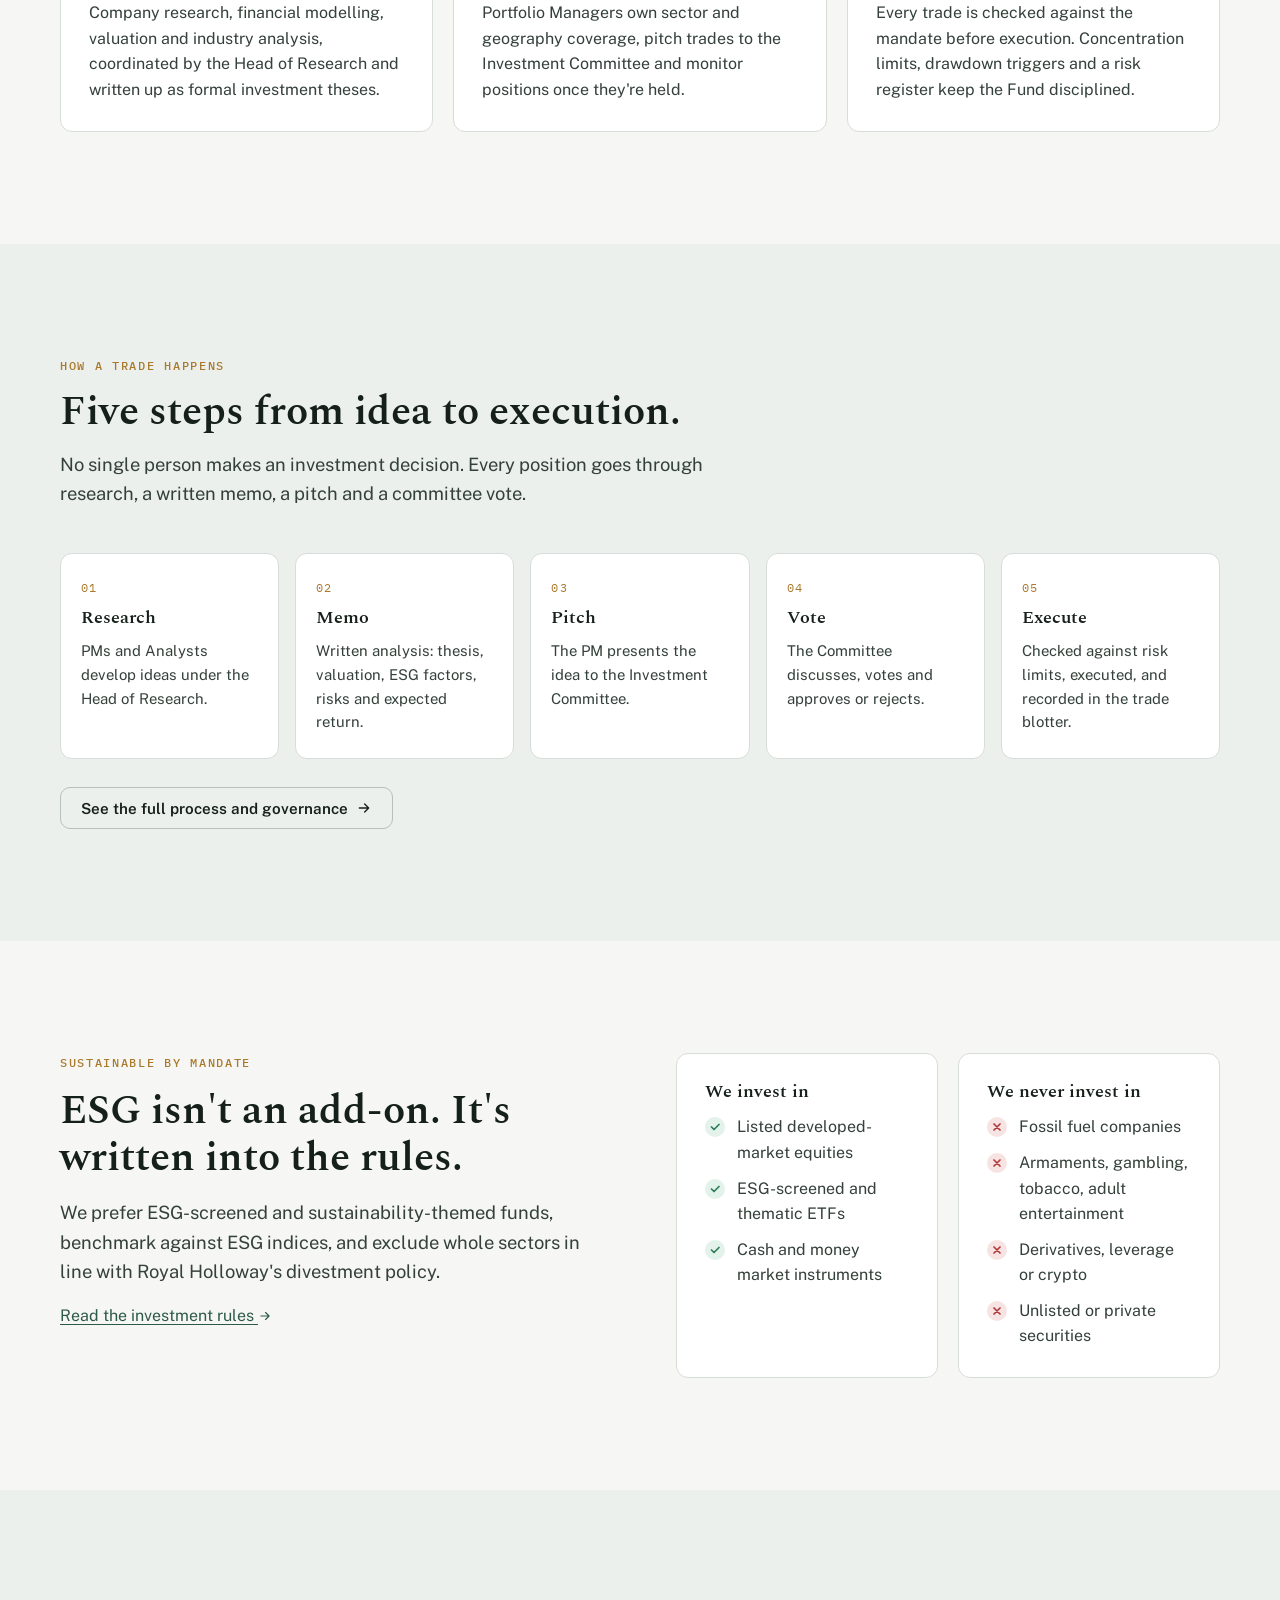
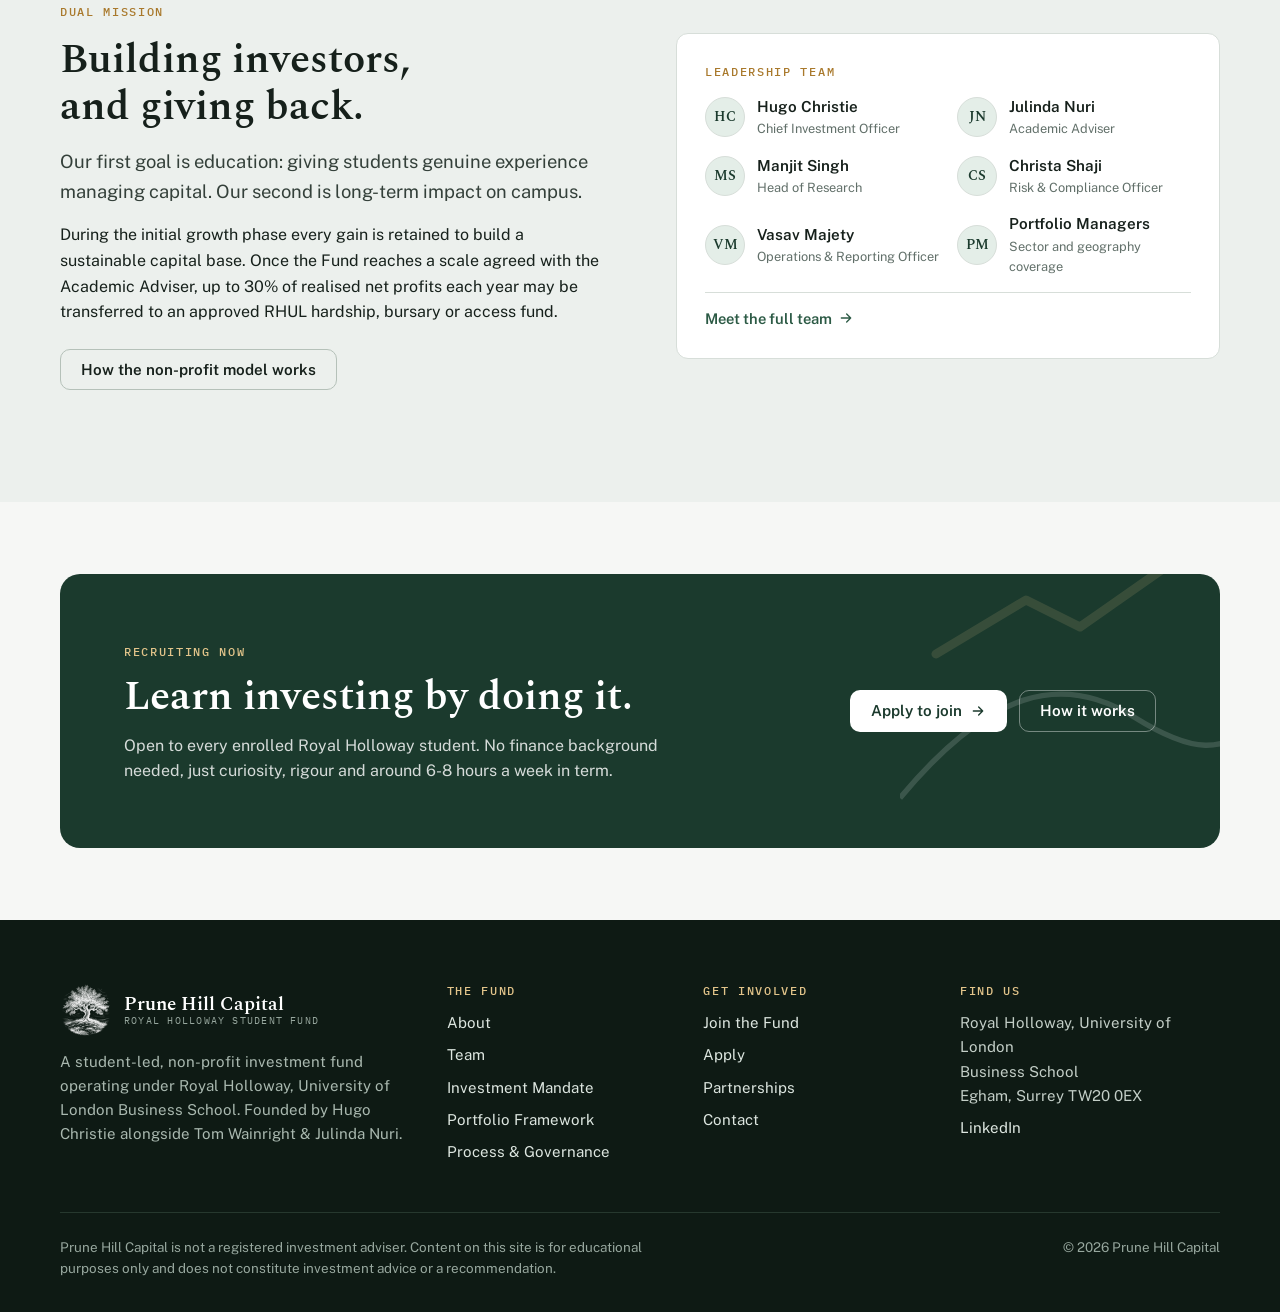
==== commit 3a1b43fc: "Credit the Fund's founders Add 'Founded by Hugo Christie alongside Tom Wainright & Julinda Nuri' to " ====
--- a/index.html
+++ b/index.html
@@ -44,11 +44,22 @@
       "image": "https://prunehillcapital.com/assets/img/og-image.png",
       "description": "Prune Hill Capital is a student-led, non-profit investment fund at Royal Holloway, University of London Business School. Students research, pitch and manage a real, ESG-screened portfolio under a formal investment mandate, with academic oversight.",
       "slogan": "Learn investing by doing it.",
-      "founder": {
-        "@type": "Person",
-        "name": "Hugo Christie",
-        "jobTitle": "Chief Investment Officer"
-      },
+      "founder": [
+        {
+          "@type": "Person",
+          "name": "Hugo Christie",
+          "jobTitle": "Chief Investment Officer"
+        },
+        {
+          "@type": "Person",
+          "name": "Tom Wainright"
+        },
+        {
+          "@type": "Person",
+          "name": "Julinda Nuri",
+          "jobTitle": "Academic Adviser"
+        }
+      ],
       "memberOf": {
         "@type": "CollegeOrUniversity",
         "name": "Royal Holloway, University of London",
@@ -91,10 +102,12 @@
 <link rel="apple-touch-icon" href="assets/img/apple-touch-icon.png">
 <link rel="icon" href="assets/img/favicon-32.png" sizes="32x32" type="image/png">
 <link rel="icon" href="assets/img/favicon-96.png" sizes="96x96" type="image/png">
+<link rel="icon" href="assets/img/favicon-192.png" sizes="192x192" type="image/png">
+<link rel="shortcut icon" href="/favicon.ico">
 <link rel="preconnect" href="https://fonts.googleapis.com">
 <link rel="preconnect" href="https://fonts.gstatic.com" crossorigin>
 <link rel="stylesheet" href="https://fonts.googleapis.com/css2?family=Spectral:ital,wght@0,500;0,600;1,500&family=Public+Sans:wght@400;500;600;700&family=IBM+Plex+Mono:wght@500;700&display=swap">
-<link rel="stylesheet" href="assets/css/styles.css?v=20261115c">
+<link rel="stylesheet" href="assets/css/styles.css?v=20261115e">
 <script>
   (function () {
     var t = null;
@@ -306,7 +319,7 @@
           <img class="logo" src="assets/img/logo.png" alt="" width="52" height="52">
           <span class="brand-text"><span class="brand-name">Prune Hill Capital</span><span class="brand-sub">Royal Holloway Student Fund</span></span>
         </a>
-        <p>A student-led, non-profit investment fund operating under Royal Holloway, University of London Business School.</p>
+        <p>A student-led, non-profit investment fund operating under Royal Holloway, University of London Business School. Founded by Hugo Christie alongside Tom Wainright &amp; Julinda Nuri.</p>
       </div>
       <div>
         <h4>The Fund</h4>
@@ -342,7 +355,7 @@
   </div>
 </footer>
 <button class="back-top" type="button" aria-label="Back to top"><svg viewBox="0 0 24 24" fill="none" stroke="currentColor" stroke-width="2.2" stroke-linecap="round" stroke-linejoin="round"><path d="M12 19V5M6 11l6-6 6 6"/></svg></button>
-<script src="assets/js/config.js?v=20261115c"></script>
-<script src="assets/js/main.js?v=20261115c"></script>
+<script src="assets/js/config.js?v=20261115e"></script>
+<script src="assets/js/main.js?v=20261115e"></script>
 </body>
 </html>
--- a/assets/css/styles.css
+++ b/assets/css/styles.css
@@ -593,3 +593,13 @@
 .kv-roles li + li { padding-top: 8px; border-top: 1px solid var(--line); }
 .kv-roles li::before { content: ""; position: absolute; left: 0; top: .6em; width: 6px; height: 6px; border-radius: 50%; background: var(--brand-2); }
 .kv-roles li + li::before { top: calc(.6em + 8px); }
+
+/* Compact secondary role on the Join page */
+.role-list { display: grid; gap: 16px; margin-top: 18px; }
+.card.role-compact { margin-top: 0; display: flex; flex-direction: row; text-align: left; justify-content: space-between; align-items: center; gap: 24px; padding: 20px 24px; }
+.role-compact-text { display: grid; gap: 6px; flex: 1; justify-items: start; text-align: left; }
+.role-compact h3 { display: flex; flex-wrap: wrap; align-items: center; gap: 10px; margin: 0; font-size: 1.25rem; }
+.role-compact p { margin: 0; color: var(--ink-2); font-size: .95rem; max-width: 70ch; }
+.role-compact .btn { flex: none; }
+.role-compact h3 .pill { font-family: var(--f-body); }
+@media (max-width: 640px) { .card.role-compact { flex-direction: column; align-items: flex-start; gap: 14px; } }
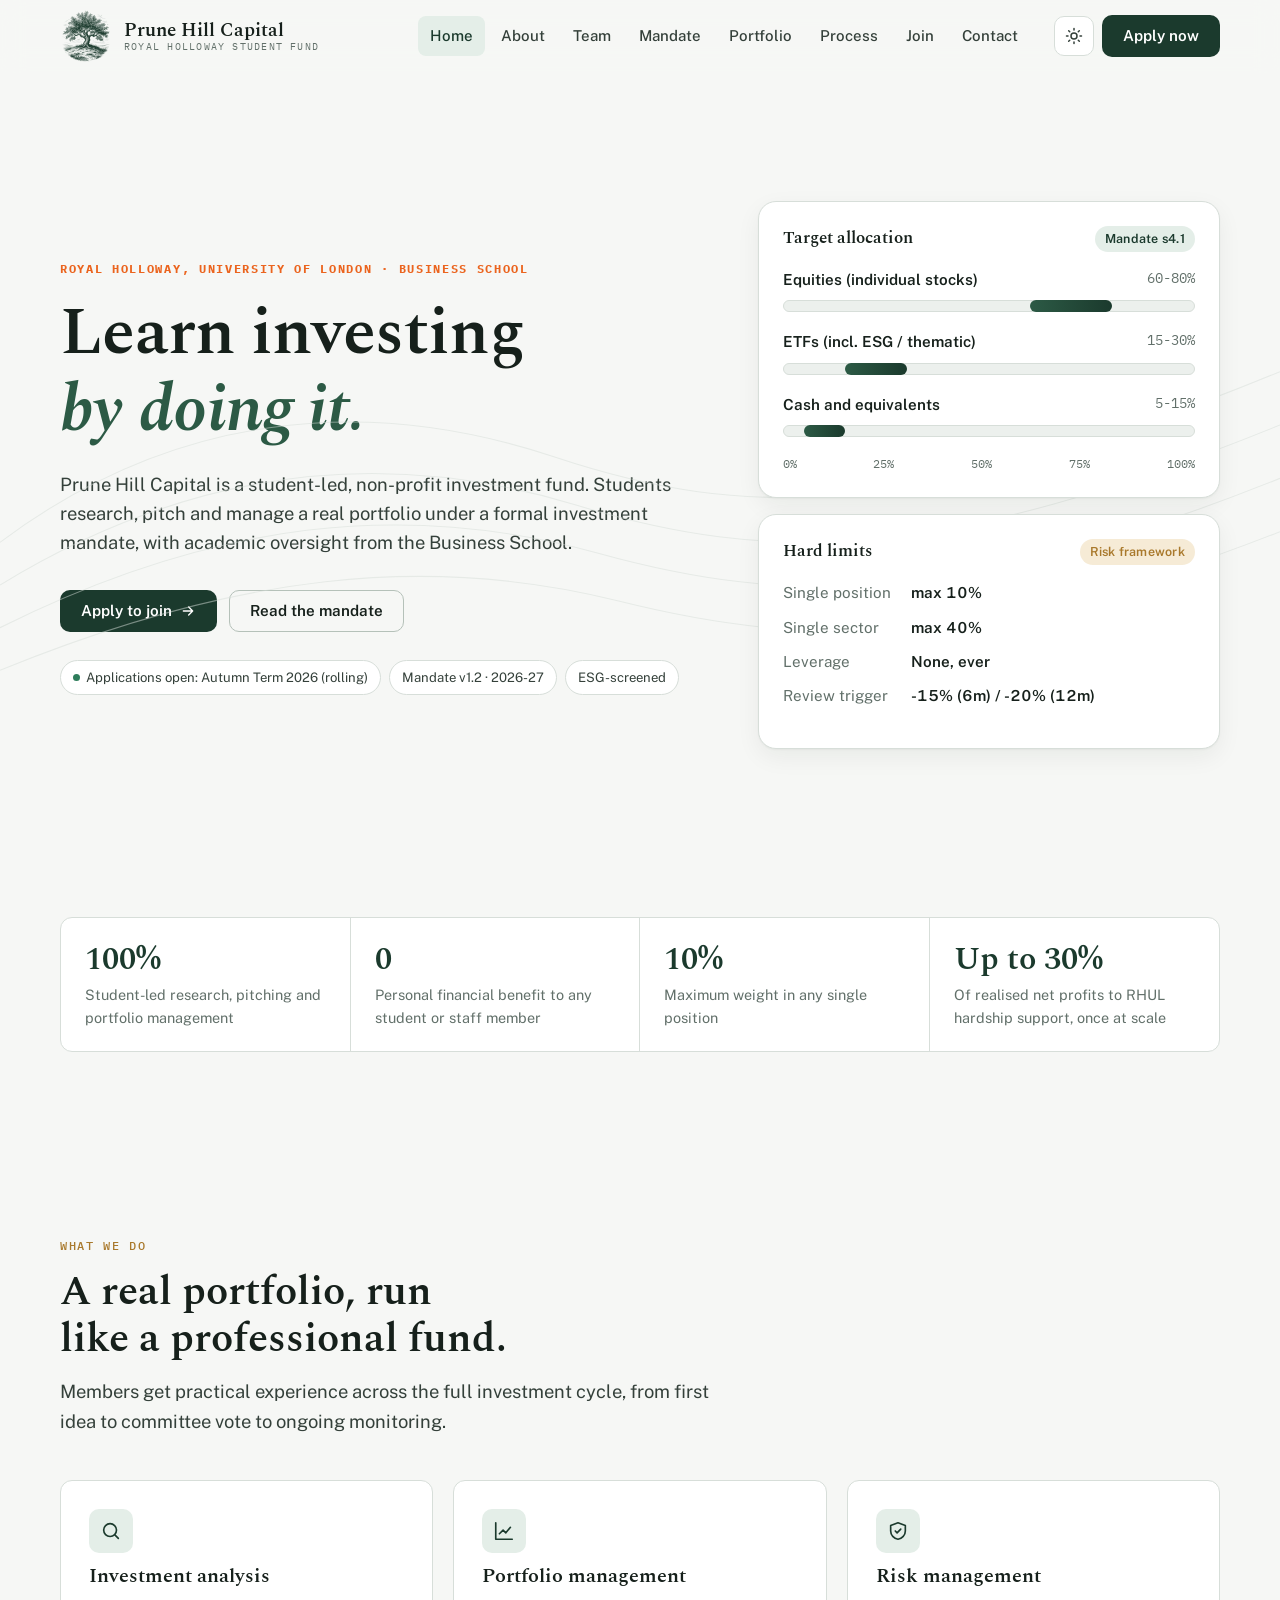
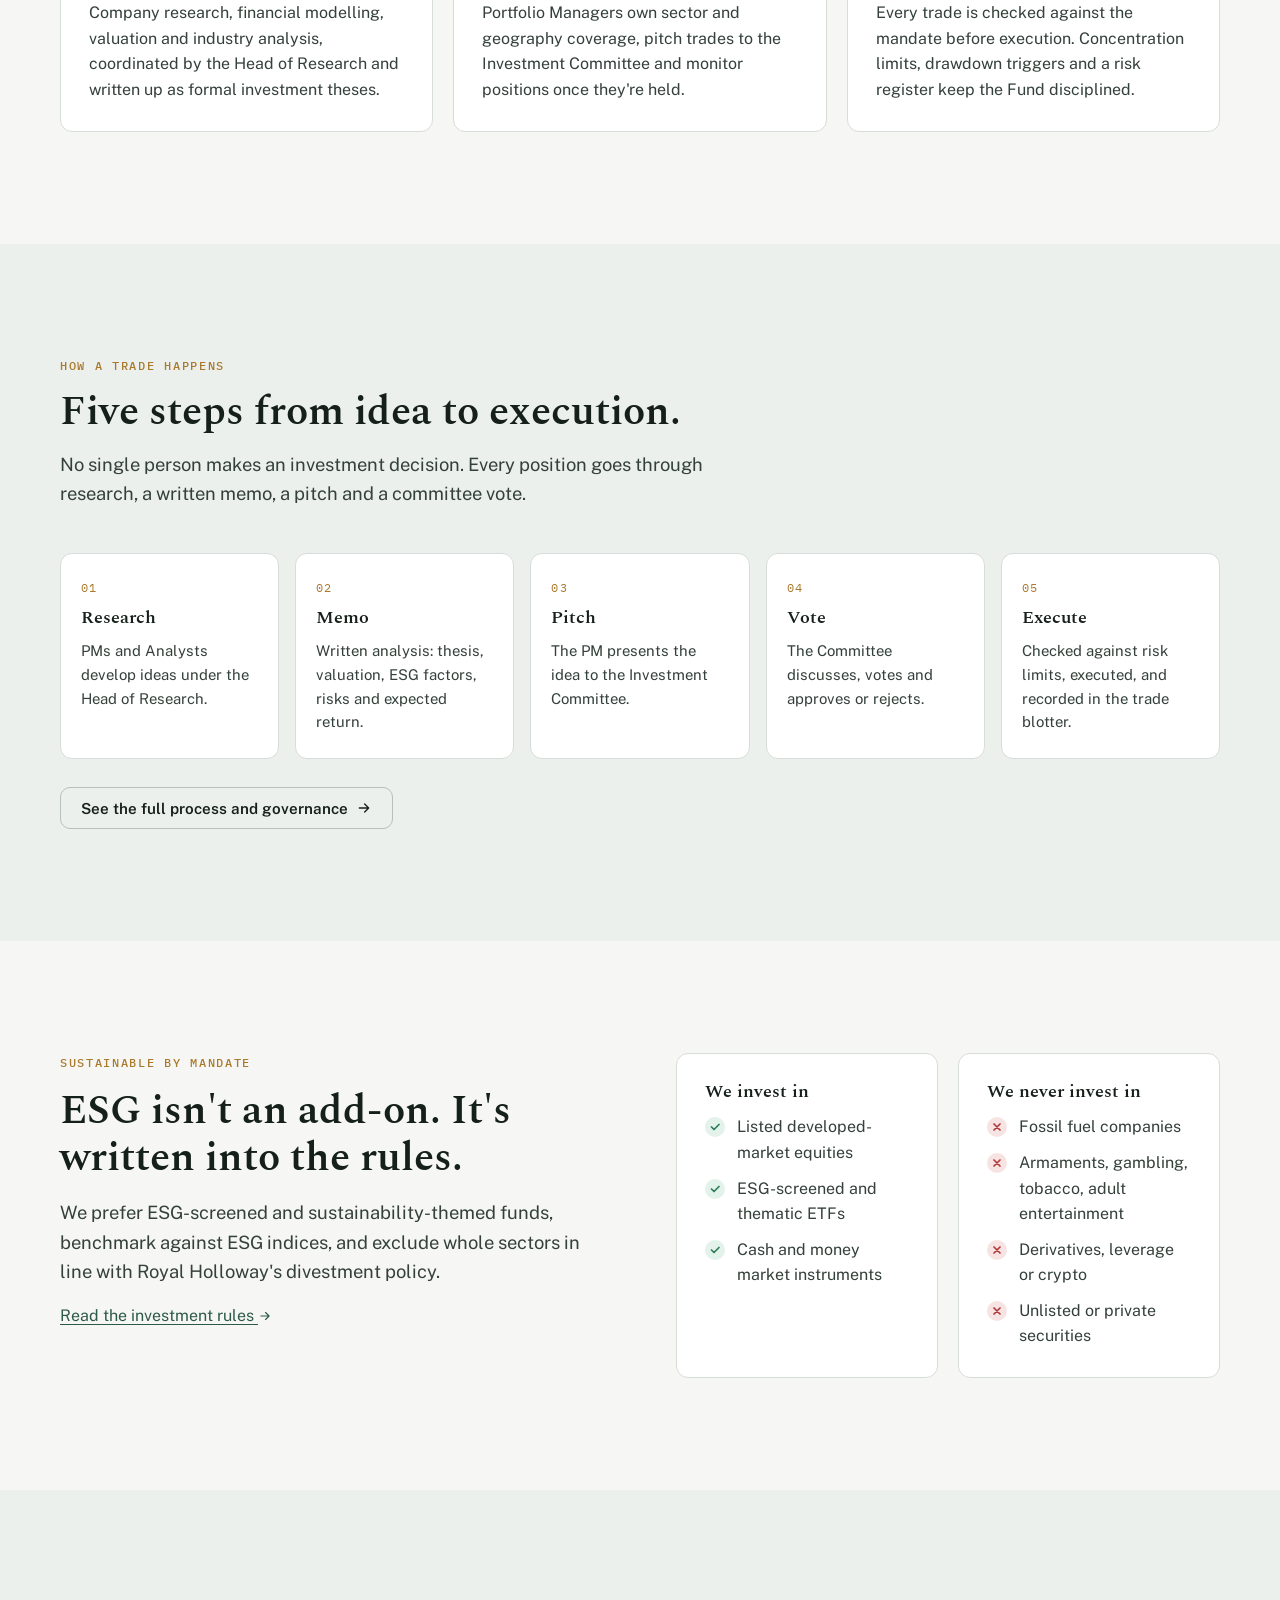
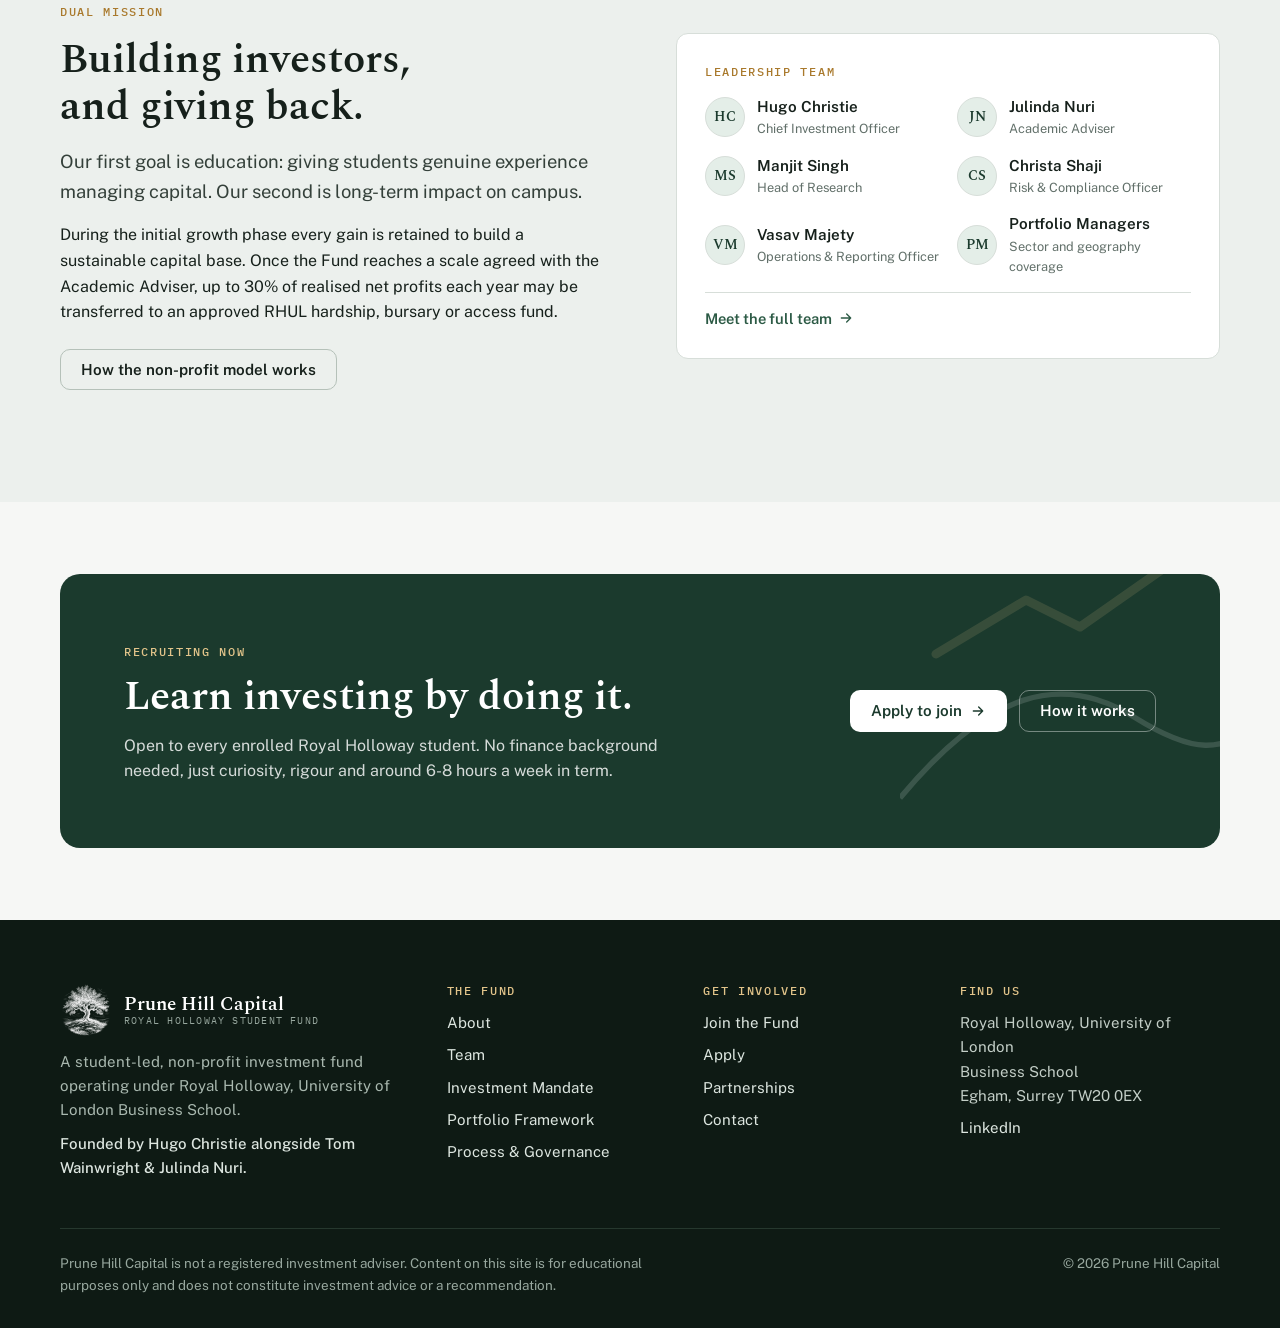
==== commit b6425d59: "Fix founder spelling, give founding line its own footer line - Tom Wainright -> Tom Wainwright every" ====
--- a/index.html
+++ b/index.html
@@ -52,7 +52,7 @@
         },
         {
           "@type": "Person",
-          "name": "Tom Wainright"
+          "name": "Tom Wainwright"
         },
         {
           "@type": "Person",
@@ -107,7 +107,7 @@
 <link rel="preconnect" href="https://fonts.googleapis.com">
 <link rel="preconnect" href="https://fonts.gstatic.com" crossorigin>
 <link rel="stylesheet" href="https://fonts.googleapis.com/css2?family=Spectral:ital,wght@0,500;0,600;1,500&family=Public+Sans:wght@400;500;600;700&family=IBM+Plex+Mono:wght@500;700&display=swap">
-<link rel="stylesheet" href="assets/css/styles.css?v=20261115e">
+<link rel="stylesheet" href="assets/css/styles.css?v=20261127a">
 <script>
   (function () {
     var t = null;
@@ -319,7 +319,8 @@
           <img class="logo" src="assets/img/logo.png" alt="" width="52" height="52">
           <span class="brand-text"><span class="brand-name">Prune Hill Capital</span><span class="brand-sub">Royal Holloway Student Fund</span></span>
         </a>
-        <p>A student-led, non-profit investment fund operating under Royal Holloway, University of London Business School. Founded by Hugo Christie alongside Tom Wainright &amp; Julinda Nuri.</p>
+        <p>A student-led, non-profit investment fund operating under Royal Holloway, University of London Business School.</p>
+        <p class="founded">Founded by Hugo Christie alongside Tom Wainwright &amp; Julinda Nuri.</p>
       </div>
       <div>
         <h4>The Fund</h4>
@@ -355,7 +356,7 @@
   </div>
 </footer>
 <button class="back-top" type="button" aria-label="Back to top"><svg viewBox="0 0 24 24" fill="none" stroke="currentColor" stroke-width="2.2" stroke-linecap="round" stroke-linejoin="round"><path d="M12 19V5M6 11l6-6 6 6"/></svg></button>
-<script src="assets/js/config.js?v=20261115e"></script>
-<script src="assets/js/main.js?v=20261115e"></script>
+<script src="assets/js/config.js?v=20261127a"></script>
+<script src="assets/js/main.js?v=20261127a"></script>
 </body>
 </html>
--- a/assets/css/styles.css
+++ b/assets/css/styles.css
@@ -505,6 +505,7 @@
 .footer-grid h4 { font-family: var(--f-mono); font-size: .74rem; font-weight: 500; letter-spacing: .14em; text-transform: uppercase; color: #E2C48A; margin-bottom: 14px; }
 .footer-grid ul { list-style: none; margin: 0; padding: 0; display: grid; gap: 8px; font-size: .94rem; }
 .footer-brand p { margin-top: 14px; font-size: .94rem; max-width: 40ch; color: #A9B8AF; }
+.footer-brand p.founded { margin-top: 10px; color: #DDE6E0; font-weight: 500; }
 .footer-brand .brand { color: #fff; }
 .footer-brand .brand-sub { color: #97A79E; }
 .footer-bottom { margin-top: 48px; padding-top: 24px; border-top: 1px solid #26382E; display: flex; flex-wrap: wrap; justify-content: space-between; gap: 16px; font-size: .84rem; color: #97A79E; }
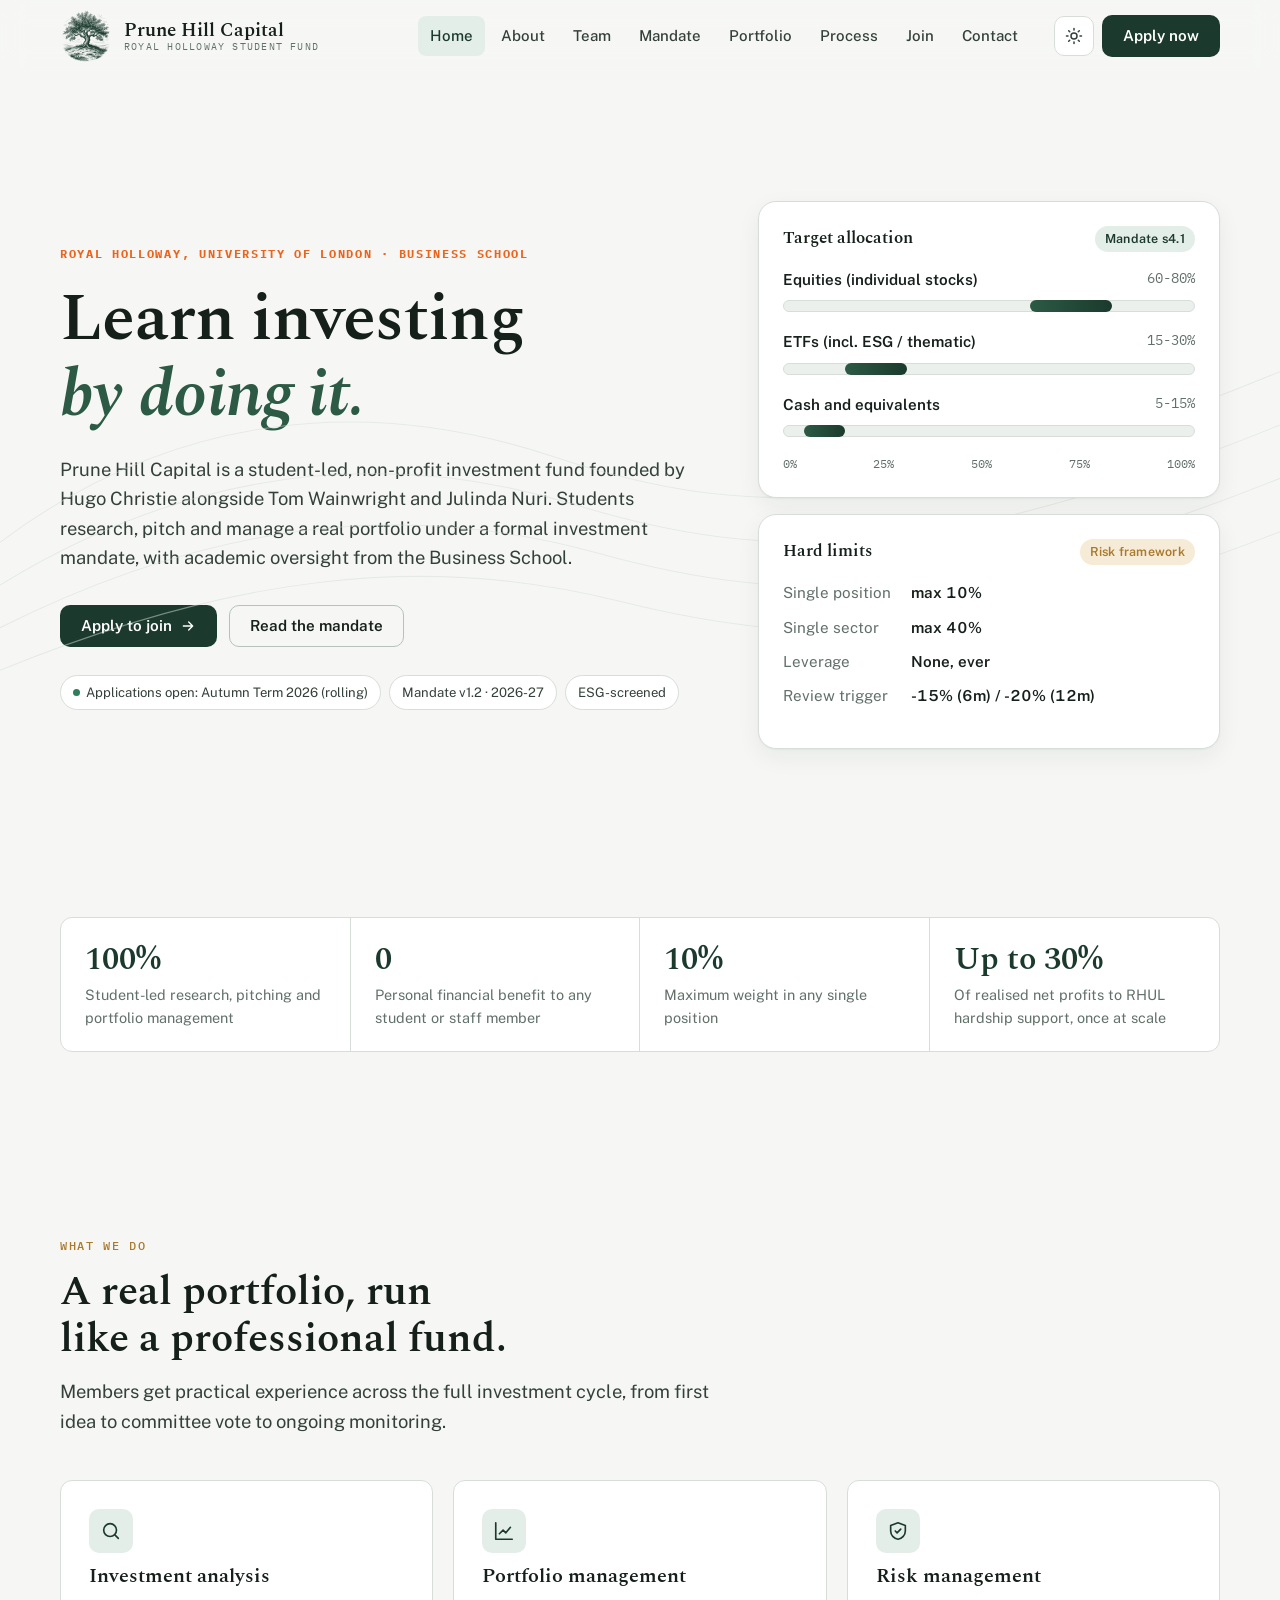
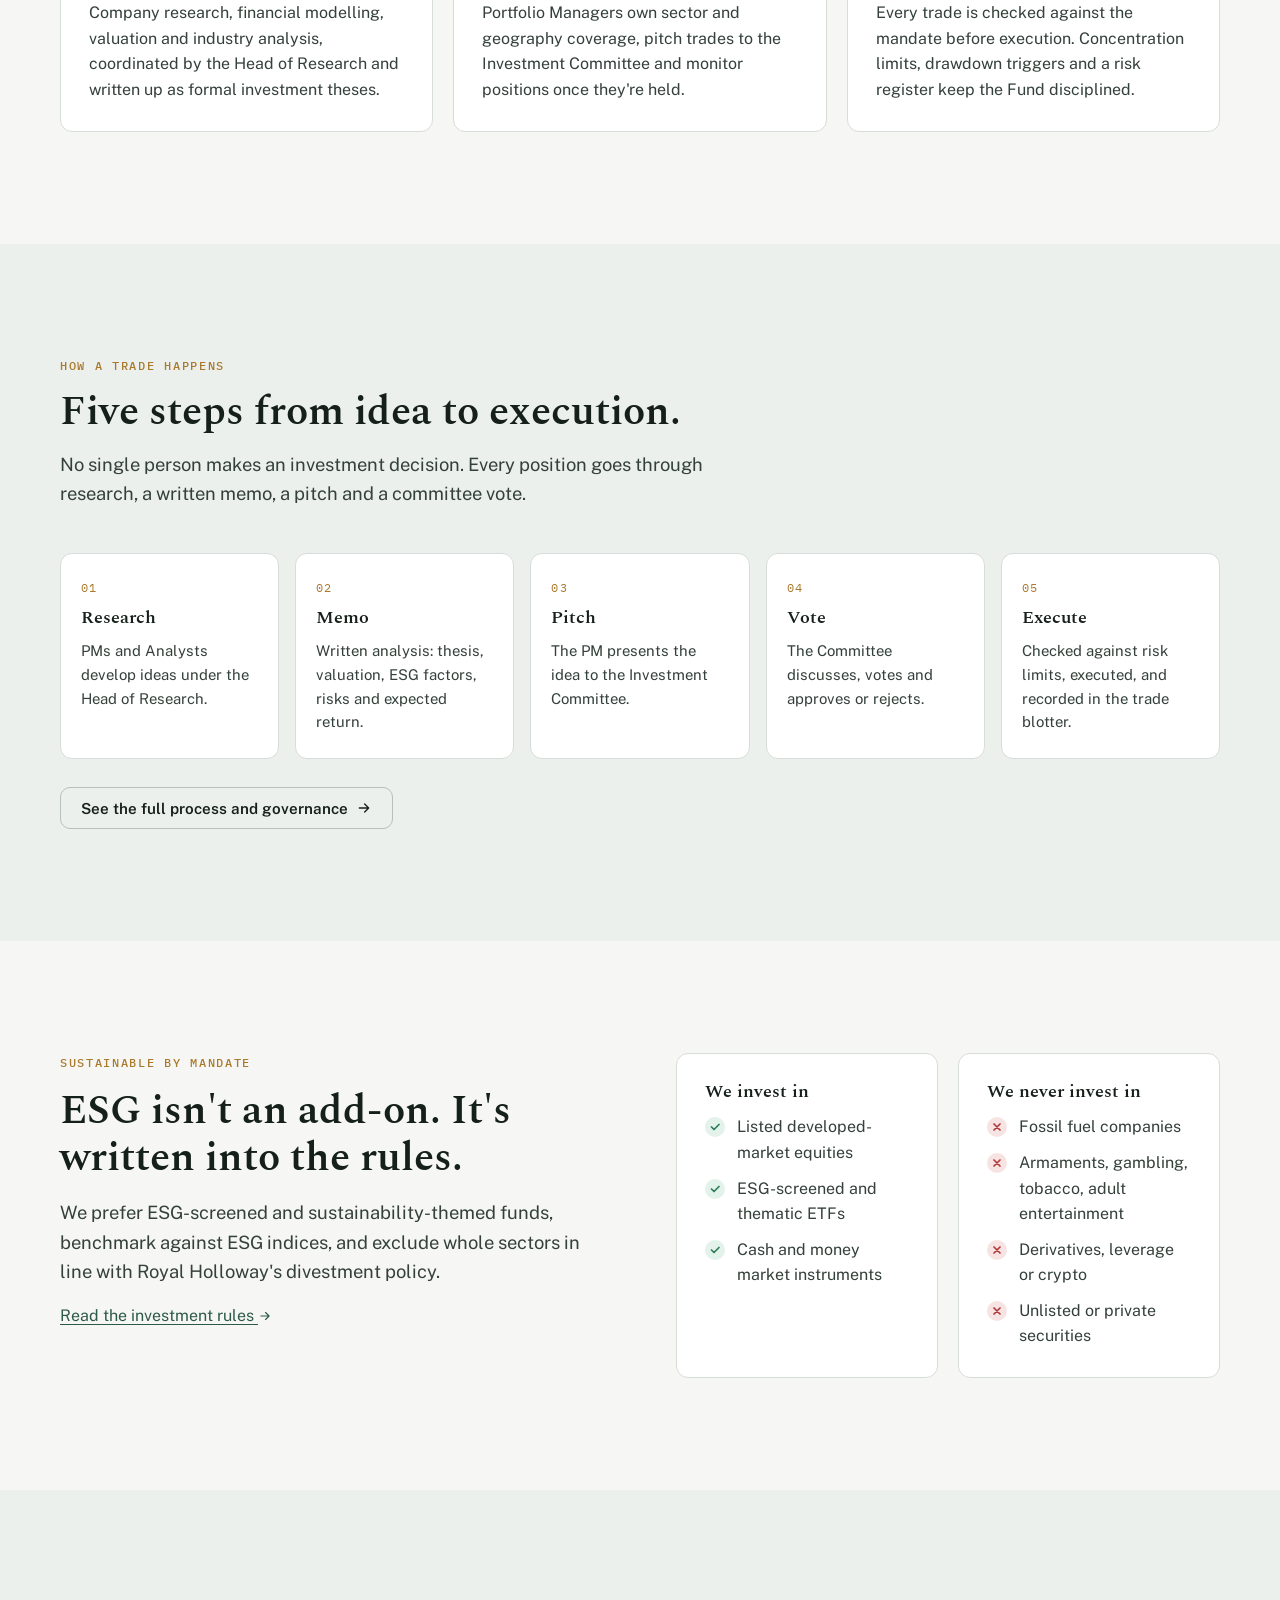
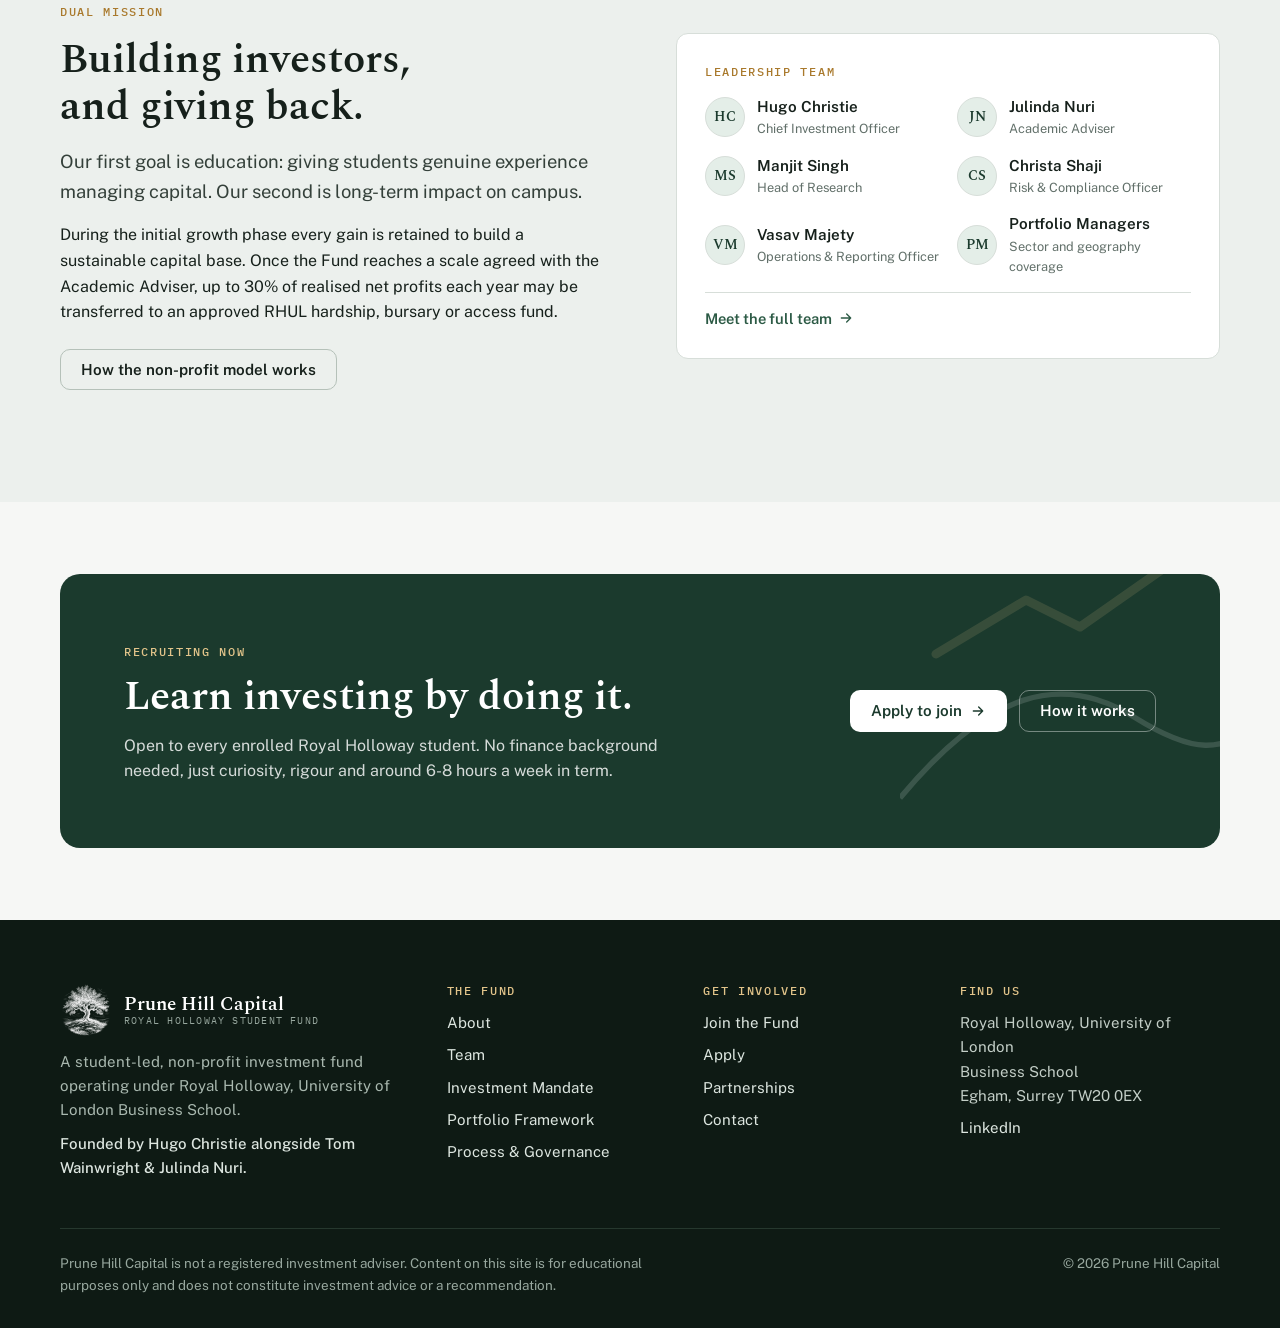
==== commit 6359defa: "Make the founders clear to Google and AI assistants - About: 'Who founded Prune Hill Capital?' secti" ====
--- a/index.html
+++ b/index.html
@@ -5,9 +5,9 @@
 <meta name="viewport" content="width=device-width, initial-scale=1, viewport-fit=cover">
 <title>Prune Hill Capital | Student Investment Fund at Royal Holloway (RHUL)</title>
 <meta name="google-site-verification" content="UuntJzYePJJHAuNJm6Cah63_HnTxfnDB6dVCxA9qep4">
-<meta name="description" content="Prune Hill Capital is a student-led, non-profit investment fund at Royal Holloway, University of London Business School. Learn investing by doing it.">
+<meta name="description" content="Prune Hill Capital is a student-led, non-profit investment fund at Royal Holloway, University of London Business School, founded by Hugo Christie alongside Tom Wainwright and Julinda Nuri.">
 <meta property="og:title" content="Prune Hill Capital | Student Investment Fund at Royal Holloway (RHUL)">
-<meta property="og:description" content="Prune Hill Capital is a student-led, non-profit investment fund at Royal Holloway, University of London Business School. Learn investing by doing it.">
+<meta property="og:description" content="Prune Hill Capital is a student-led, non-profit investment fund at Royal Holloway, University of London Business School, founded by Hugo Christie alongside Tom Wainwright and Julinda Nuri.">
 <meta property="og:type" content="website">
 <link rel="canonical" href="https://prunehillcapital.com/">
 <meta property="og:url" content="https://prunehillcapital.com/">
@@ -19,7 +19,7 @@
 <meta property="og:image:alt" content="Prune Hill Capital, Royal Holloway student investment fund: Learn investing by doing it.">
 <meta name="twitter:card" content="summary_large_image">
 <meta name="twitter:title" content="Prune Hill Capital | Student Investment Fund at Royal Holloway (RHUL)">
-<meta name="twitter:description" content="Prune Hill Capital is a student-led, non-profit investment fund at Royal Holloway, University of London Business School. Learn investing by doing it.">
+<meta name="twitter:description" content="Prune Hill Capital is a student-led, non-profit investment fund at Royal Holloway, University of London Business School, founded by Hugo Christie alongside Tom Wainwright and Julinda Nuri.">
 <meta name="twitter:image" content="https://prunehillcapital.com/assets/img/og-image.png">
 <script type="application/ld+json">
 {
@@ -42,22 +42,26 @@
         "height": 512
       },
       "image": "https://prunehillcapital.com/assets/img/og-image.png",
-      "description": "Prune Hill Capital is a student-led, non-profit investment fund at Royal Holloway, University of London Business School. Students research, pitch and manage a real, ESG-screened portfolio under a formal investment mandate, with academic oversight.",
+      "description": "Prune Hill Capital is a student-led, non-profit investment fund at Royal Holloway, University of London Business School, founded by Hugo Christie alongside Tom Wainwright and Julinda Nuri. Students research, pitch and manage a real, ESG-screened portfolio under a formal investment mandate, with academic oversight.",
       "slogan": "Learn investing by doing it.",
       "founder": [
         {
           "@type": "Person",
+          "@id": "https://prunehillcapital.com/about#hugo-christie",
           "name": "Hugo Christie",
-          "jobTitle": "Chief Investment Officer"
+          "jobTitle": "Founder and Chief Investment Officer"
         },
         {
           "@type": "Person",
-          "name": "Tom Wainwright"
+          "@id": "https://prunehillcapital.com/about#tom-wainwright",
+          "name": "Tom Wainwright",
+          "jobTitle": "Co-founder"
         },
         {
           "@type": "Person",
+          "@id": "https://prunehillcapital.com/about#julinda-nuri",
           "name": "Julinda Nuri",
-          "jobTitle": "Academic Adviser"
+          "jobTitle": "Co-founder and Academic Adviser"
         }
       ],
       "memberOf": {
@@ -161,7 +165,7 @@
     <div>
       <span class="eyebrow eyebrow-rhul">Royal Holloway, University of London &middot; Business School</span>
       <h1 style="margin-top:16px">Learn investing <em>by doing it.</em></h1>
-      <p class="lead">Prune Hill Capital is a student-led, non-profit investment fund. Students research, pitch and manage a real portfolio under a formal investment mandate, with academic oversight from the Business School.</p>
+      <p class="lead">Prune Hill Capital is a student-led, non-profit investment fund founded by Hugo Christie alongside Tom Wainwright and Julinda Nuri. Students research, pitch and manage a real portfolio under a formal investment mandate, with academic oversight from the Business School.</p>
       <div class="btn-row">
         <a class="btn btn-primary" href="/programme#apply">Apply to join <svg viewBox="0 0 24 24" fill="none" stroke="currentColor" stroke-width="2" stroke-linecap="round" stroke-linejoin="round"><path d="M5 12h14M13 6l6 6-6 6"/></svg></a>
         <a class="btn btn-ghost" href="/mandate">Read the mandate</a>
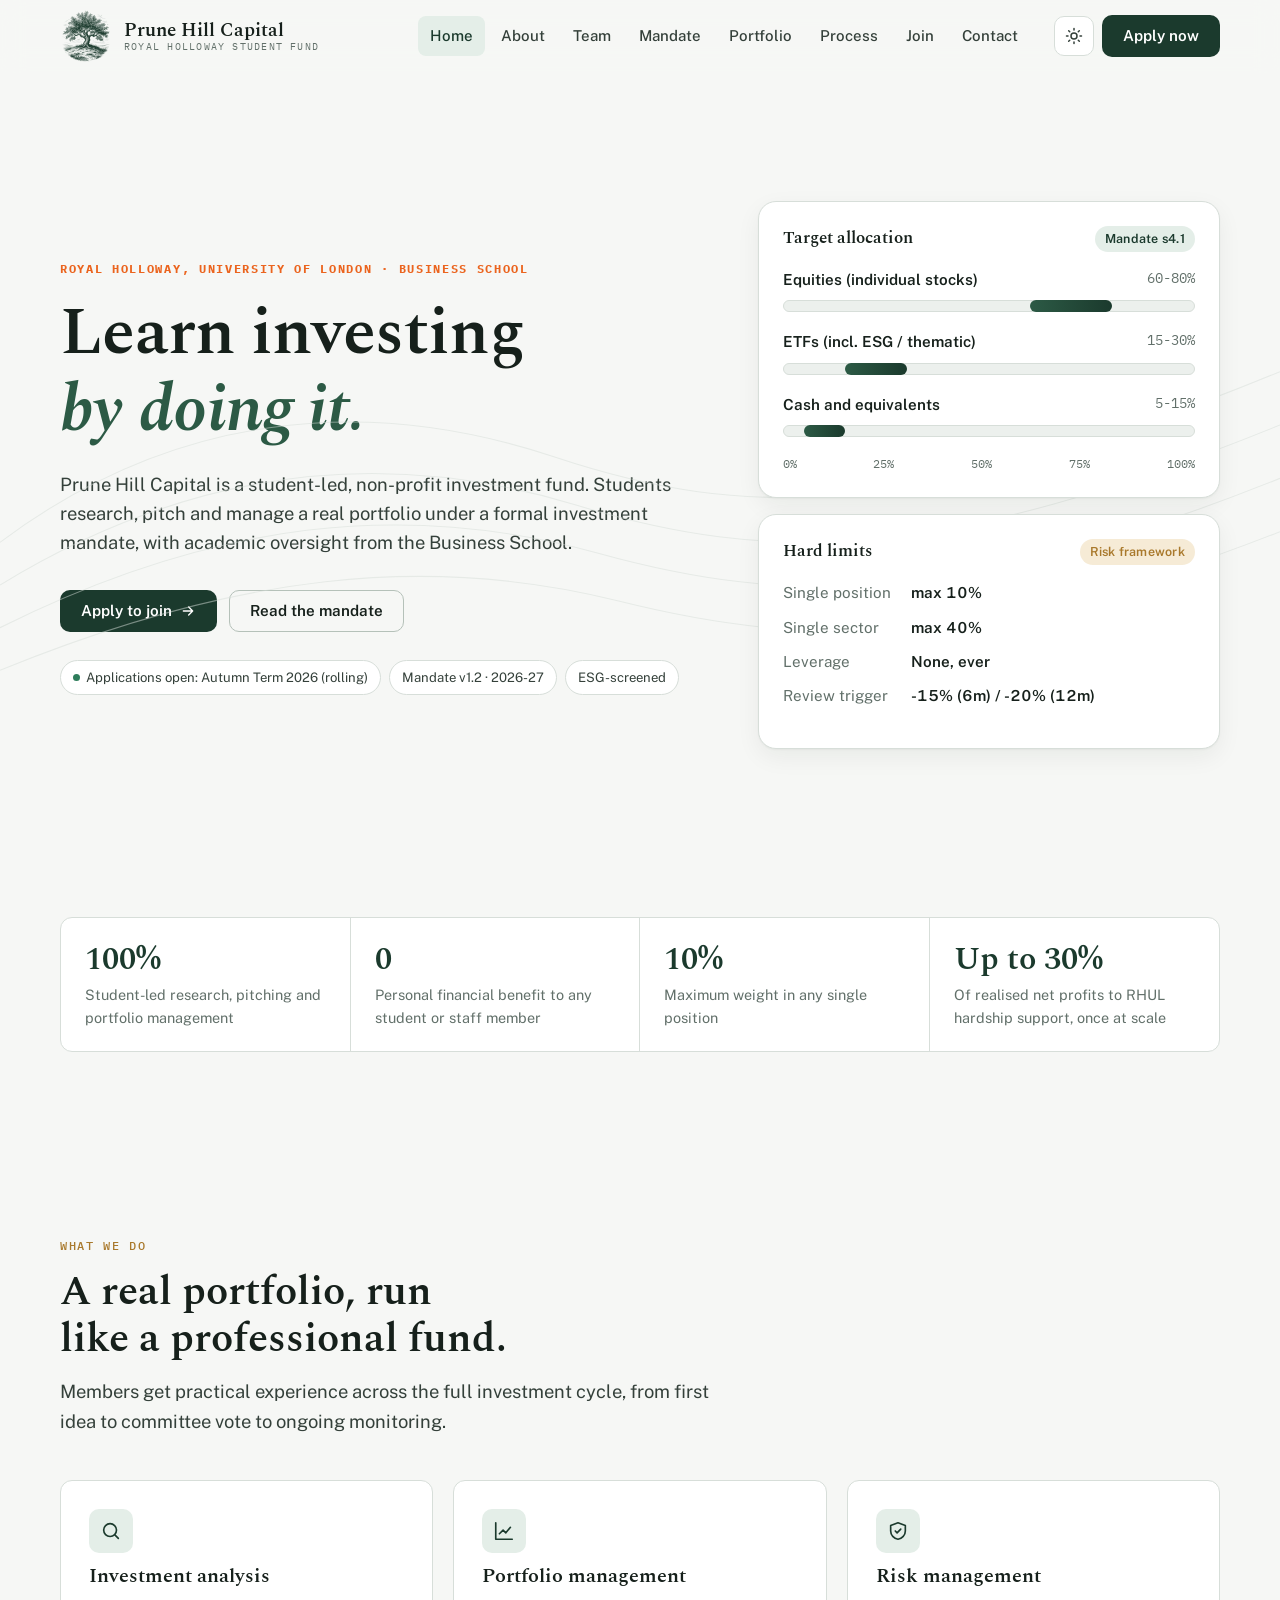
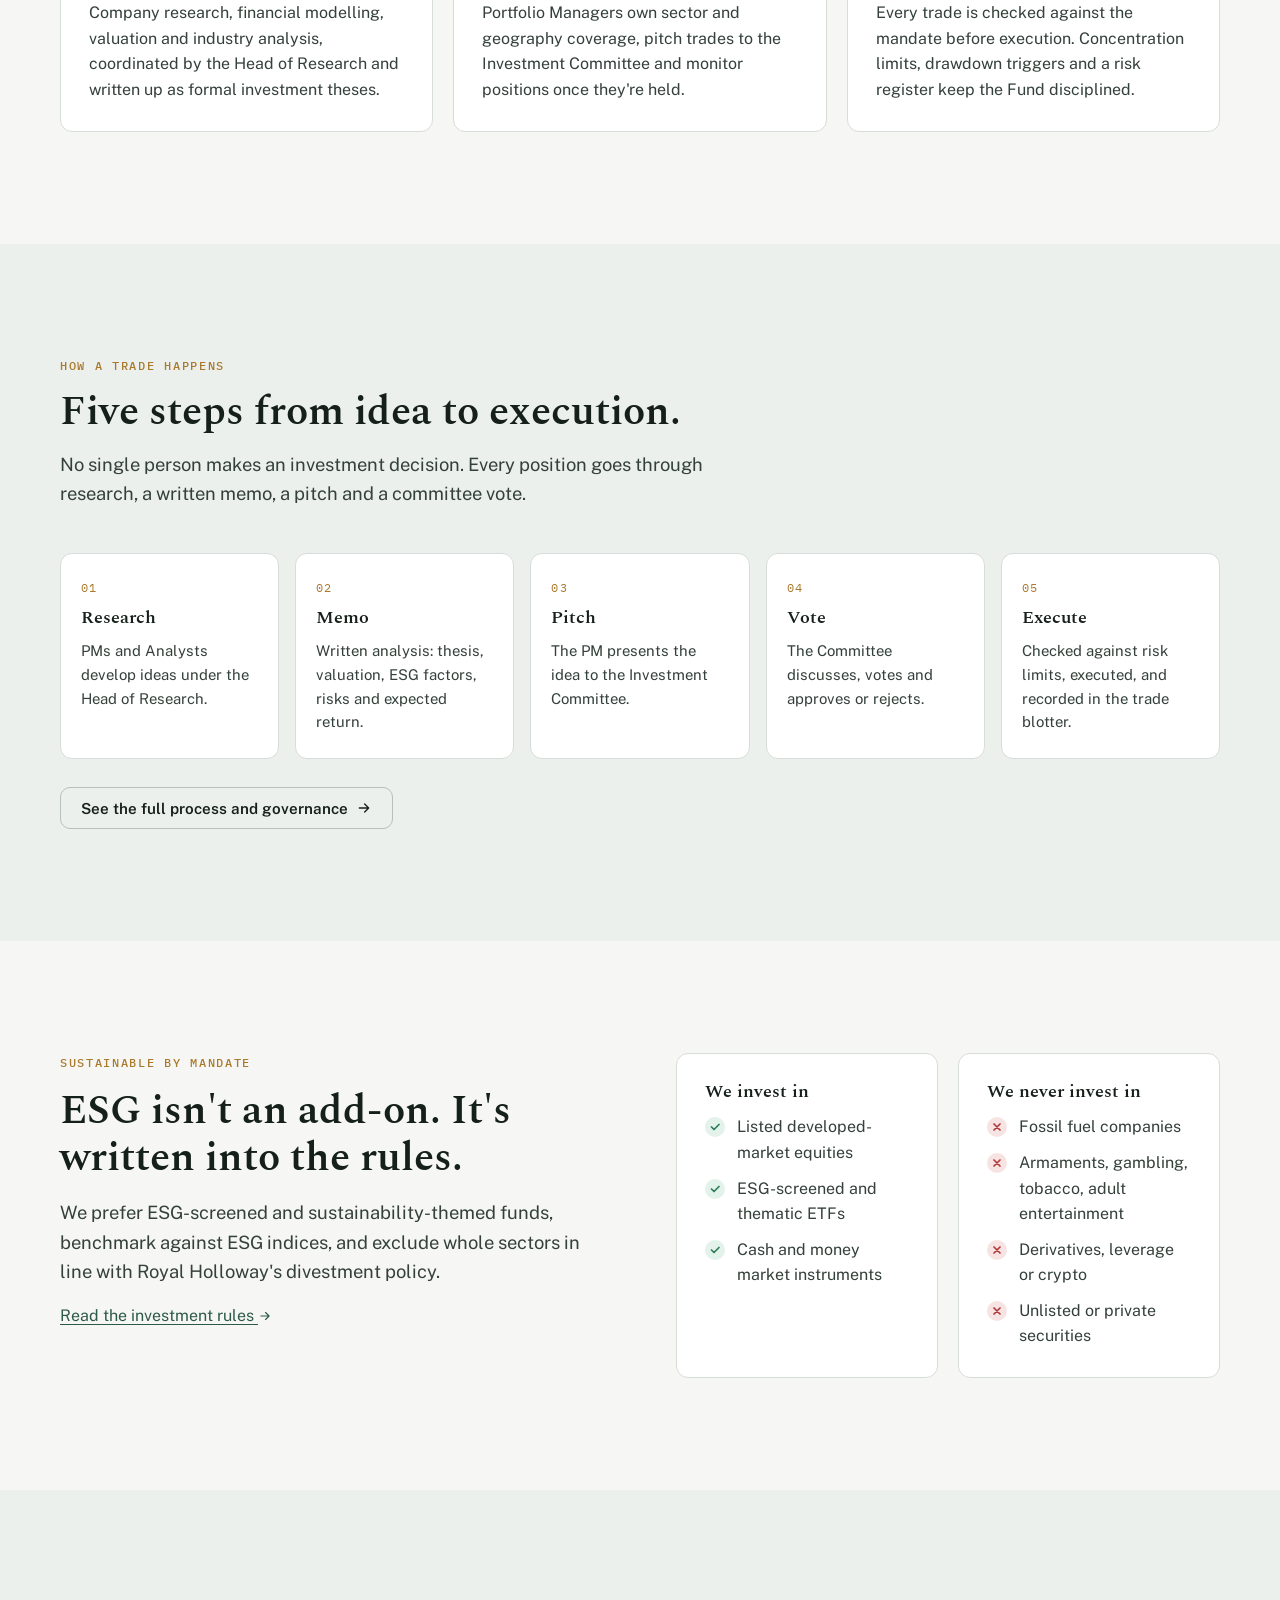
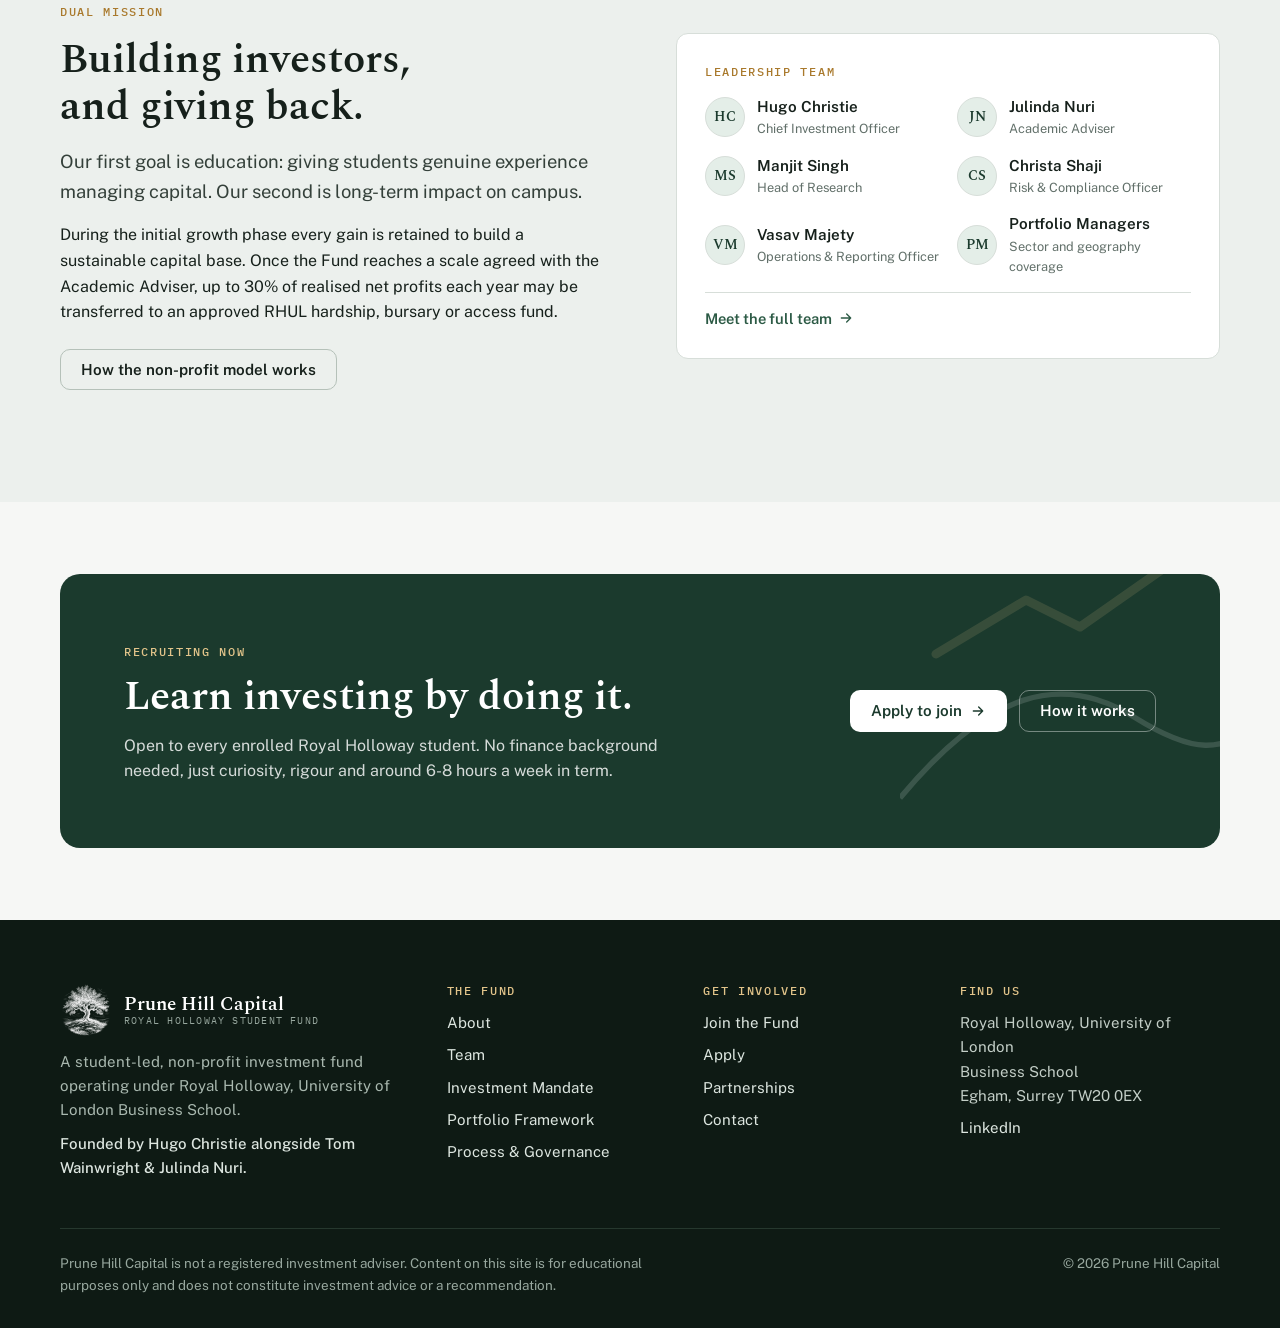
==== commit 898f9fe0: "Remove founders sentence from the homepage hero Co-Authored-By: Claude Opus 5.5 <noreply@anthropic.c" ====
--- a/index.html
+++ b/index.html
@@ -165,7 +165,7 @@
     <div>
       <span class="eyebrow eyebrow-rhul">Royal Holloway, University of London &middot; Business School</span>
       <h1 style="margin-top:16px">Learn investing <em>by doing it.</em></h1>
-      <p class="lead">Prune Hill Capital is a student-led, non-profit investment fund founded by Hugo Christie alongside Tom Wainwright and Julinda Nuri. Students research, pitch and manage a real portfolio under a formal investment mandate, with academic oversight from the Business School.</p>
+      <p class="lead">Prune Hill Capital is a student-led, non-profit investment fund. Students research, pitch and manage a real portfolio under a formal investment mandate, with academic oversight from the Business School.</p>
       <div class="btn-row">
         <a class="btn btn-primary" href="/programme#apply">Apply to join <svg viewBox="0 0 24 24" fill="none" stroke="currentColor" stroke-width="2" stroke-linecap="round" stroke-linejoin="round"><path d="M5 12h14M13 6l6 6-6 6"/></svg></a>
         <a class="btn btn-ghost" href="/mandate">Read the mandate</a>
